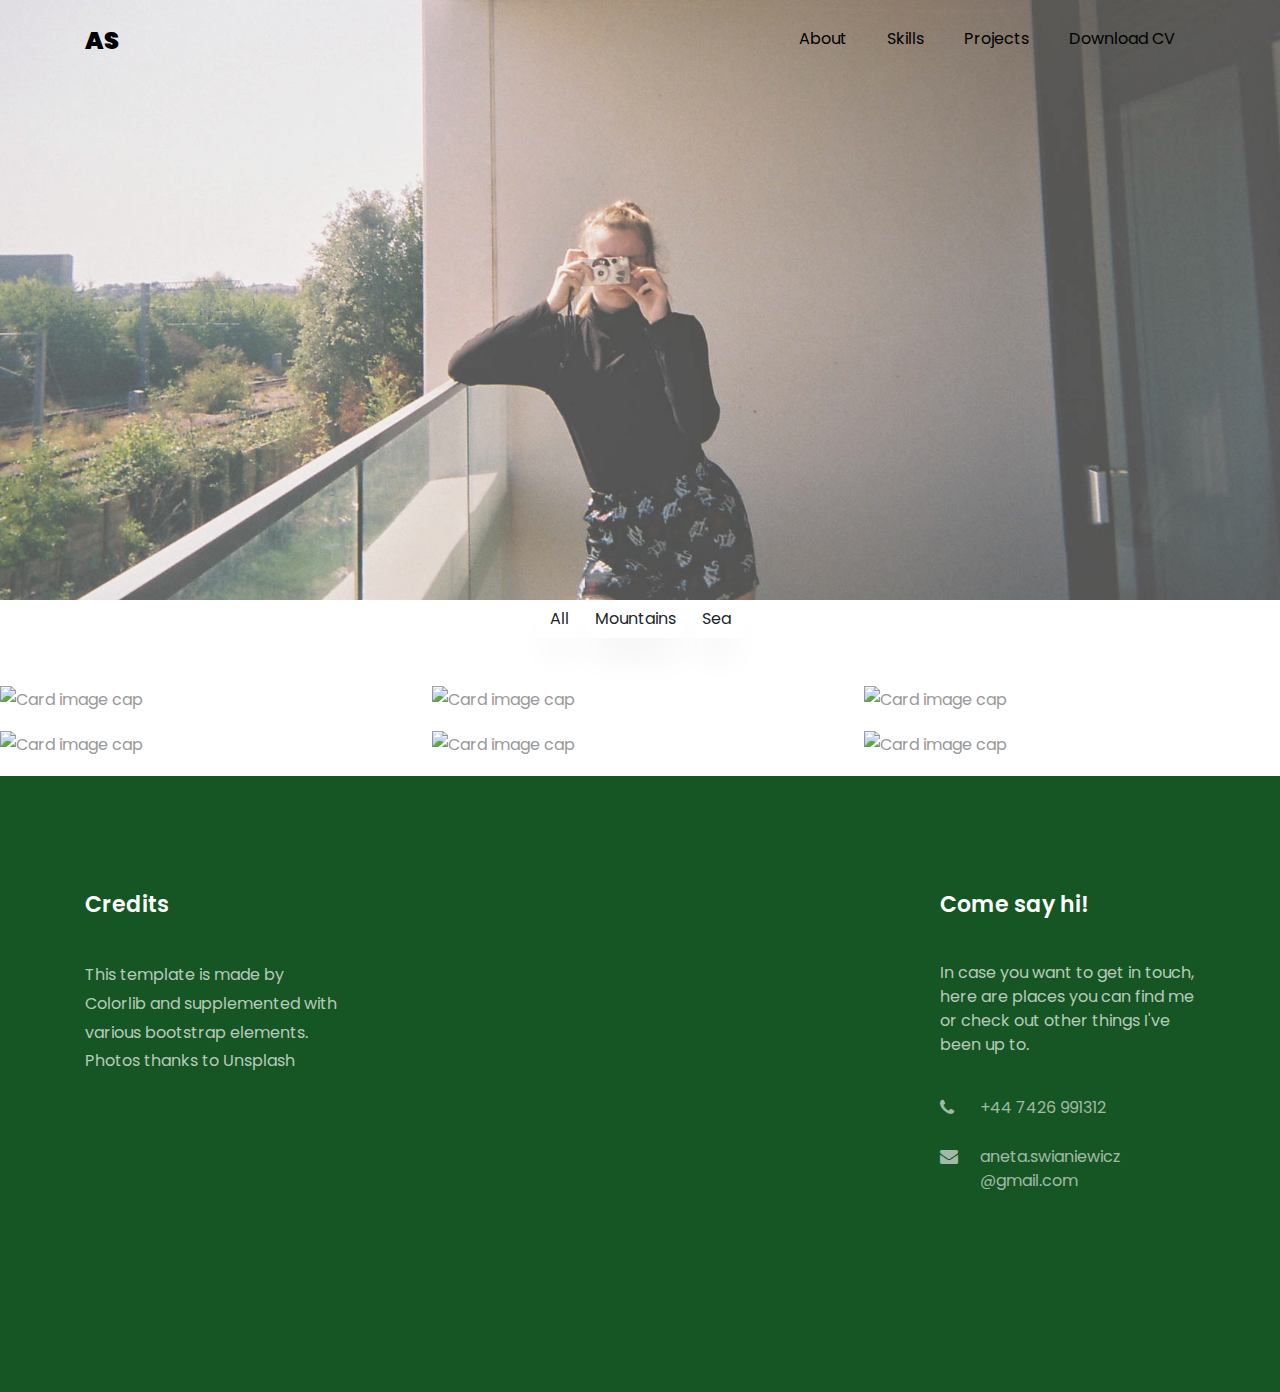
==== photos.html @ e214df09 "website draft" ====
<!DOCTYPE html>
<html lang="en">

<head>
    <title>Niko - Free Bootstrap 4 Template by Colorlib</title>
    <meta charset="utf-8">
    <meta name="viewport" content="width=device-width, initial-scale=1, shrink-to-fit=no">

    <link href="https://fonts.googleapis.com/css?family=Poppins:100,200,300,400,500,600,700,800,900" rel="stylesheet">

    <link rel="stylesheet" href="css/open-iconic-bootstrap.min.css">
    <link rel="stylesheet" href="css/animate.css">

    <link rel="stylesheet" href="css/owl.carousel.min.css">
    <link rel="stylesheet" href="css/owl.theme.default.min.css">
    <link rel="stylesheet" href="css/magnific-popup.css">

    <link rel="stylesheet" href="css/aos.css">

    <link rel="stylesheet" href="css/ionicons.min.css">

    <link rel="stylesheet" href="css/flaticon.css">
    <link rel="stylesheet" href="css/icomoon.css">
    <link rel="stylesheet" href="css/style.css">
</head>

<body data-spy="scroll" data-target=".site-navbar-target" data-offset="300">


    <nav class="navbar navbar-expand-lg navbar-dark ftco_navbar bg-dark ftco-navbar-light site-navbar-target" id="ftco-navbar">
        <div class="container">
            <a class="navbar-brand" href="index.html">AS</a>
            <button class="navbar-toggler js-fh5co-nav-toggle fh5co-nav-toggle" type="button" data-toggle="collapse" data-target="#ftco-nav" aria-controls="ftco-nav" aria-expanded="false" aria-label="Toggle navigation">
	        <span class="oi oi-menu"></span> Menu
	      </button>

            <div class="collapse navbar-collapse" id="ftco-nav">
                <ul class="navbar-nav nav ml-auto">

                    <li class="nav-item"><a href="index.html#about-section" class="nav-link"><span>About</span></a></li>
                    <li class="nav-item"><a href="index.html#skills-section" class="nav-link"><span>Skills</span></a></li>
                    <li class="nav-item"><a href="index.html#projects-section" class="nav-link"><span>Projects</span></a></li>
                    <li class="nav-item"><a href="Aneta_Swianiewicz_resume.pdf" download class="nav-link"><span>Download CV</span></a></li>
                </ul>
            </div>
        </div>
    </nav>

    <section class="hero-wrap hero-wrap-2" style="background-image: url('images/bg.jpg');" data-stellar-background-ratio="0.5">
        <div class="overlay"></div>
        <div class="container">
            <div class="row no-gutters slider-text align-items-end justify-content-center">
                <div class="col-md-9 ftco-animate pb-5 text-center">
                    <h1 class="mb-3 bread">Photography portfolio</h1>
                </div>
            </div>
        </div>
    </section>

    <!-- Grid row -->
    <div class="row">

        <!-- Grid column -->
        <div class="col-md-12 d-flex justify-content-center mb-5">

            <button type="button" class="btn btn-outline-black waves-effect filter" data-rel="all">All</button>
            <button type="button" class="btn btn-outline-black waves-effect filter" data-rel="1">Mountains</button>
            <button type="button" class="btn btn-outline-black waves-effect filter" data-rel="2">Sea</button>

        </div>
        <!-- Grid column -->

    </div>
    <!-- Grid row -->

    <!-- Grid row -->
    <div class="gallery" id="gallery">

        <!-- Grid column -->
        <div class="mb-3 pics animation all 2">
            <img class="img-fluid" src="https://mdbootstrap.com/img/Photos/Horizontal/Nature/4-col/img%20(73).jpg" alt="Card image cap">
        </div>
        <!-- Grid column -->

        <!-- Grid column -->
        <div class="mb-3 pics animation all 1">
            <img class="img-fluid" src="https://mdbootstrap.com/img/Photos/Vertical/mountain1.jpg" alt="Card image cap">
        </div>
        <!-- Grid column -->

        <!-- Grid column -->
        <div class="mb-3 pics animation all 1">
            <img class="img-fluid" src="https://mdbootstrap.com/img/Photos/Vertical/mountain2.jpg" alt="Card image cap">
        </div>
        <!-- Grid column -->

        <!-- Grid column -->
        <div class="mb-3 pics animation all 2">
            <img class="img-fluid" src="https://mdbootstrap.com/img/Photos/Horizontal/Nature/4-col/img%20(35).jpg" alt="Card image cap">
        </div>
        <!-- Grid column -->

        <!-- Grid column -->
        <div class="mb-3 pics animation all 2">
            <img class="img-fluid" src="https://mdbootstrap.com/img/Photos/Horizontal/Nature/4-col/img%20(18).jpg" alt="Card image cap">
        </div>
        <!-- Grid column -->

        <!-- Grid column -->
        <div class="mb-3 pics animation all 1">
            <img class="img-fluid" src="https://mdbootstrap.com/img/Photos/Vertical/mountain3.jpg" alt="Card image cap">
        </div>
        <!-- Grid column -->

    </div>
    <!-- Grid row -->


    <footer class="ftco-footer ftco-section">
        <div class="container">
            <div class="row mb-5">
                <div class="col-md">
                    <div class="ftco-footer-widget mb-4">
                        <h2 class="ftco-heading-2">Credits</h2>
                        <p> This template is made by <a href="https://colorlib.com" target="_blank">Colorlib</a> and supplemented with various bootstrap elements. Photos thanks to
                            <a href="https://unsplash.com">Unsplash</a>
                        </p>
                    </div>
                </div>
                <div class="col-md">
                    <div class="ftco-footer-widget mb-4 ml-md-4">

                    </div>
                </div>
                <div class="col-md">
                    <div class="ftco-footer-widget mb-4">

                    </div>
                </div>
                <div class="col-md">
                    <div class="ftco-footer-widget mb-4">
                        <h2 class="ftco-heading-2">Come say hi!</h2>
                        <div class="block-23 mb-3">
                            <ul>
                                <li><span class="text">In case you want to get in touch, here are places you can find me or check out other things I've been up to.</span></li>
                                <br>
                                <li><a href="https://api.whatsapp.com/send?phone=+447426991312"><span class="icon icon-phone"></span><span class="text">+44 7426 991312</span></a></li>
                                <li><a href="mailto:aneta.swianiewicz@gmail.com"><span class="icon icon-envelope"></span><span class="text">aneta.swianiewicz<br>@gmail.com</span></a></li>
                            </ul>
                        </div>
                    </div>
                </div>
            </div>
            <div class="row">
                <div class="col-md-12 text-center">


                </div>
            </div>
        </div>
    </footer>




    <!-- loader -->
    <div id="ftco-loader" class="show fullscreen"><svg class="circular" width="48px" height="48px"><circle class="path-bg" cx="24" cy="24" r="22" fill="none" stroke-width="4" stroke="#eeeeee"/><circle class="path" cx="24" cy="24" r="22" fill="none" stroke-width="4" stroke-miterlimit="10" stroke="#F96D00"/></svg></div>


    <script src="js/jquery.min.js"></script>
    <script src="js/jquery-migrate-3.0.1.min.js"></script>
    <script src="js/popper.min.js"></script>
    <script src="js/bootstrap.min.js"></script>
    <script src="js/jquery.easing.1.3.js"></script>
    <script src="js/jquery.waypoints.min.js"></script>
    <script src="js/jquery.stellar.min.js"></script>
    <script src="js/owl.carousel.min.js"></script>
    <script src="js/jquery.magnific-popup.min.js"></script>
    <script src="js/aos.js"></script>
    <script src="js/jquery.animateNumber.min.js"></script>
    <script src="js/scrollax.min.js"></script>

    <script src="js/main.js"></script>

</body>

</html>
---- css/flaticon.css ----
/*
  	Flaticon icon font: Flaticon
  	Creation date: 04/01/2019 13:45
  	*/


@font-face {
  font-family: "Flaticon";
  src: url("../fonts/flaticon/font/Flaticon.eot");
  src: url("../fonts/flaticon/font/Flaticon.eot?#iefix") format("embedded-opentype"),
       url("../fonts/flaticon/font/Flaticon.woff") format("woff"),
       url("../fonts/flaticon/font/Flaticon.ttf") format("truetype"),
       url("../fonts/flaticon/font/Flaticon.svg#Flaticon") format("svg");
  font-weight: normal;
  font-style: normal;
}

@media screen and (-webkit-min-device-pixel-ratio:0) {
  @font-face {
    font-family: "Flaticon";
    src: url("../fonts/flaticon/font/Flaticon.svg#Flaticon") format("svg");
  }
}

[class^="flaticon-"]:before, [class*=" flaticon-"]:before,
[class^="flaticon-"]:after, [class*=" flaticon-"]:after {   
  font-family: Flaticon;
  font-style: normal;
  font-weight: normal;
  font-variant: normal;
  text-transform: none;
  line-height: 1;

  /* Better Font Rendering =========== */
  -webkit-font-smoothing: antialiased;
  -moz-osx-font-smoothing: grayscale;
}

.flaticon-ideas:before { content: "\f100"; }
.flaticon-flasks:before { content: "\f101"; }
.flaticon-analysis:before { content: "\f102"; }
.flaticon-ux-design:before { content: "\f103"; }
.flaticon-web-design:before { content: "\f104"; }
.flaticon-idea:before { content: "\f105"; }
.flaticon-innovation:before { content: "\f106"; }
---- css/icomoon.css ----
@font-face {
  font-family: 'icomoon';
  src:  url('../fonts/icomoon/icomoon.eot?6tt51o');
  src:  url('../fonts/icomoon/icomoon.eot?6tt51o#iefix') format('embedded-opentype'),
    url('../fonts/icomoon/icomoon.ttf?6tt51o') format('truetype'),
    url('../fonts/icomoon/icomoon.woff?6tt51o') format('woff'),
    url('../fonts/icomoon/icomoon.svg?6tt51o#icomoon') format('svg');
  font-weight: normal;
  font-style: normal;
}

[class^="icon-"], [class*=" icon-"] {
  /* use !important to prevent issues with browser extensions that change fonts */
  font-family: 'icomoon' !important;
  speak: none;
  font-style: normal;
  font-weight: normal;
  font-variant: normal;
  text-transform: none;
  line-height: 1;

  /* Better Font Rendering =========== */
  -webkit-font-smoothing: antialiased;
  -moz-osx-font-smoothing: grayscale;
}

.icon-asterisk:before {
  content: "\f069";
}
.icon-plus:before {
  content: "\f067";
}
.icon-question:before {
  content: "\f128";
}
.icon-minus:before {
  content: "\f068";
}
.icon-glass:before {
  content: "\f000";
}
.icon-music:before {
  content: "\f001";
}
.icon-search:before {
  content: "\f002";
}
.icon-envelope-o:before {
  content: "\f003";
}
.icon-heart:before {
  content: "\f004";
}
.icon-star:before {
  content: "\f005";
}
.icon-star-o:before {
  content: "\f006";
}
.icon-user:before {
  content: "\f007";
}
.icon-film:before {
  content: "\f008";
}
.icon-th-large:before {
  content: "\f009";
}
.icon-th:before {
  content: "\f00a";
}
.icon-th-list:before {
  content: "\f00b";
}
.icon-check:before {
  content: "\f00c";
}
.icon-close:before {
  content: "\f00d";
}
.icon-remove:before {
  content: "\f00d";
}
.icon-times:before {
  content: "\f00d";
}
.icon-search-plus:before {
  content: "\f00e";
}
.icon-search-minus:before {
  content: "\f010";
}
.icon-power-off:before {
  content: "\f011";
}
.icon-signal:before {
  content: "\f012";
}
.icon-cog:before {
  content: "\f013";
}
.icon-gear:before {
  content: "\f013";
}
.icon-trash-o:before {
  content: "\f014";
}
.icon-home:before {
  content: "\f015";
}
.icon-file-o:before {
  content: "\f016";
}
.icon-clock-o:before {
  content: "\f017";
}
.icon-road:before {
  content: "\f018";
}
.icon-download:before {
  content: "\f019";
}
.icon-arrow-circle-o-down:before {
  content: "\f01a";
}
.icon-arrow-circle-o-up:before {
  content: "\f01b";
}
.icon-inbox:before {
  content: "\f01c";
}
.icon-play-circle-o:before {
  content: "\f01d";
}
.icon-repeat:before {
  content: "\f01e";
}
.icon-rotate-right:before {
  content: "\f01e";
}
.icon-refresh:before {
  content: "\f021";
}
.icon-list-alt:before {
  content: "\f022";
}
.icon-lock:before {
  content: "\f023";
}
.icon-flag:before {
  content: "\f024";
}
.icon-headphones:before {
  content: "\f025";
}
.icon-volume-off:before {
  content: "\f026";
}
.icon-volume-down:before {
  content: "\f027";
}
.icon-volume-up:before {
  content: "\f028";
}
.icon-qrcode:before {
  content: "\f029";
}
.icon-barcode:before {
  content: "\f02a";
}
.icon-tag:before {
  content: "\f02b";
}
.icon-tags:before {
  content: "\f02c";
}
.icon-book:before {
  content: "\f02d";
}
.icon-bookmark:before {
  content: "\f02e";
}
.icon-print:before {
  content: "\f02f";
}
.icon-camera:before {
  content: "\f030";
}
.icon-font:before {
  content: "\f031";
}
.icon-bold:before {
  content: "\f032";
}
.icon-italic:before {
  content: "\f033";
}
.icon-text-height:before {
  content: "\f034";
}
.icon-text-width:before {
  content: "\f035";
}
.icon-align-left:before {
  content: "\f036";
}
.icon-align-center:before {
  content: "\f037";
}
.icon-align-right:before {
  content: "\f038";
}
.icon-align-justify:before {
  content: "\f039";
}
.icon-list:before {
  content: "\f03a";
}
.icon-dedent:before {
  content: "\f03b";
}
.icon-outdent:before {
  content: "\f03b";
}
.icon-indent:before {
  content: "\f03c";
}
.icon-video-camera:before {
  content: "\f03d";
}
.icon-image:before {
  content: "\f03e";
}
.icon-photo:before {
  content: "\f03e";
}
.icon-picture-o:before {
  content: "\f03e";
}
.icon-pencil:before {
  content: "\f040";
}
.icon-map-marker:before {
  content: "\f041";
}
.icon-adjust:before {
  content: "\f042";
}
.icon-tint:before {
  content: "\f043";
}
.icon-edit:before {
  content: "\f044";
}
.icon-pencil-square-o:before {
  content: "\f044";
}
.icon-share-square-o:before {
  content: "\f045";
}
.icon-check-square-o:before {
  content: "\f046";
}
.icon-arrows:before {
  content: "\f047";
}
.icon-step-backward:before {
  content: "\f048";
}
.icon-fast-backward:before {
  content: "\f049";
}
.icon-backward:before {
  content: "\f04a";
}
.icon-play:before {
  content: "\f04b";
}
.icon-pause:before {
  content: "\f04c";
}
.icon-stop:before {
  content: "\f04d";
}
.icon-forward:before {
  content: "\f04e";
}
.icon-fast-forward:before {
  content: "\f050";
}
.icon-step-forward:before {
  content: "\f051";
}
.icon-eject:before {
  content: "\f052";
}
.icon-chevron-left:before {
  content: "\f053";
}
.icon-chevron-right:before {
  content: "\f054";
}
.icon-plus-circle:before {
  content: "\f055";
}
.icon-minus-circle:before {
  content: "\f056";
}
.icon-times-circle:before {
  content: "\f057";
}
.icon-check-circle:before {
  content: "\f058";
}
.icon-question-circle:before {
  content: "\f059";
}
.icon-info-circle:before {
  content: "\f05a";
}
.icon-crosshairs:before {
  content: "\f05b";
}
.icon-times-circle-o:before {
  content: "\f05c";
}
.icon-check-circle-o:before {
  content: "\f05d";
}
.icon-ban:before {
  content: "\f05e";
}
.icon-arrow-left:before {
  content: "\f060";
}
.icon-arrow-right:before {
  content: "\f061";
}
.icon-arrow-up:before {
  content: "\f062";
}
.icon-arrow-down:before {
  content: "\f063";
}
.icon-mail-forward:before {
  content: "\f064";
}
.icon-share:before {
  content: "\f064";
}
.icon-expand:before {
  content: "\f065";
}
.icon-compress:before {
  content: "\f066";
}
.icon-exclamation-circle:before {
  content: "\f06a";
}
.icon-gift:before {
  content: "\f06b";
}
.icon-leaf:before {
  content: "\f06c";
}
.icon-fire:before {
  content: "\f06d";
}
.icon-eye:before {
  content: "\f06e";
}
.icon-eye-slash:before {
  content: "\f070";
}
.icon-exclamation-triangle:before {
  content: "\f071";
}
.icon-warning:before {
  content: "\f071";
}
.icon-plane:before {
  content: "\f072";
}
.icon-calendar:before {
  content: "\f073";
}
.icon-random:before {
  content: "\f074";
}
.icon-comment:before {
  content: "\f075";
}
.icon-magnet:before {
  content: "\f076";
}
.icon-chevron-up:before {
  content: "\f077";
}
.icon-chevron-down:before {
  content: "\f078";
}
.icon-retweet:before {
  content: "\f079";
}
.icon-shopping-cart:before {
  content: "\f07a";
}
.icon-folder:before {
  content: "\f07b";
}
.icon-folder-open:before {
  content: "\f07c";
}
.icon-arrows-v:before {
  content: "\f07d";
}
.icon-arrows-h:before {
  content: "\f07e";
}
.icon-bar-chart:before {
  content: "\f080";
}
.icon-bar-chart-o:before {
  content: "\f080";
}
.icon-twitter-square:before {
  content: "\f081";
}
.icon-facebook-square:before {
  content: "\f082";
}
.icon-camera-retro:before {
  content: "\f083";
}
.icon-key:before {
  content: "\f084";
}
.icon-cogs:before {
  content: "\f085";
}
.icon-gears:before {
  content: "\f085";
}
.icon-comments:before {
  content: "\f086";
}
.icon-thumbs-o-up:before {
  content: "\f087";
}
.icon-thumbs-o-down:before {
  content: "\f088";
}
.icon-star-half:before {
  content: "\f089";
}
.icon-heart-o:before {
  content: "\f08a";
}
.icon-sign-out:before {
  content: "\f08b";
}
.icon-linkedin-square:before {
  content: "\f08c";
}
.icon-thumb-tack:before {
  content: "\f08d";
}
.icon-external-link:before {
  content: "\f08e";
}
.icon-sign-in:before {
  content: "\f090";
}
.icon-trophy:before {
  content: "\f091";
}
.icon-github-square:before {
  content: "\f092";
}
.icon-upload:before {
  content: "\f093";
}
.icon-lemon-o:before {
  content: "\f094";
}
.icon-phone:before {
  content: "\f095";
}
.icon-square-o:before {
  content: "\f096";
}
.icon-bookmark-o:before {
  content: "\f097";
}
.icon-phone-square:before {
  content: "\f098";
}
.icon-twitter:before {
  content: "\f099";
}
.icon-facebook:before {
  content: "\f09a";
}
.icon-facebook-f:before {
  content: "\f09a";
}
.icon-github:before {
  content: "\f09b";
}
.icon-unlock:before {
  content: "\f09c";
}
.icon-credit-card:before {
  content: "\f09d";
}
.icon-feed:before {
  content: "\f09e";
}
.icon-rss:before {
  content: "\f09e";
}
.icon-hdd-o:before {
  content: "\f0a0";
}
.icon-bullhorn:before {
  content: "\f0a1";
}
.icon-bell-o:before {
  content: "\f0a2";
}
.icon-certificate:before {
  content: "\f0a3";
}
.icon-hand-o-right:before {
  content: "\f0a4";
}
.icon-hand-o-left:before {
  content: "\f0a5";
}
.icon-hand-o-up:before {
  content: "\f0a6";
}
.icon-hand-o-down:before {
  content: "\f0a7";
}
.icon-arrow-circle-left:before {
  content: "\f0a8";
}
.icon-arrow-circle-right:before {
  content: "\f0a9";
}
.icon-arrow-circle-up:before {
  content: "\f0aa";
}
.icon-arrow-circle-down:before {
  content: "\f0ab";
}
.icon-globe:before {
  content: "\f0ac";
}
.icon-wrench:before {
  content: "\f0ad";
}
.icon-tasks:before {
  content: "\f0ae";
}
.icon-filter:before {
  content: "\f0b0";
}
.icon-briefcase:before {
  content: "\f0b1";
}
.icon-arrows-alt:before {
  content: "\f0b2";
}
.icon-group:before {
  content: "\f0c0";
}
.icon-users:before {
  content: "\f0c0";
}
.icon-chain:before {
  content: "\f0c1";
}
.icon-link:before {
  content: "\f0c1";
}
.icon-cloud:before {
  content: "\f0c2";
}
.icon-flask:before {
  content: "\f0c3";
}
.icon-cut:before {
  content: "\f0c4";
}
.icon-scissors:before {
  content: "\f0c4";
}
.icon-copy:before {
  content: "\f0c5";
}
.icon-files-o:before {
  content: "\f0c5";
}
.icon-paperclip:before {
  content: "\f0c6";
}
.icon-floppy-o:before {
  content: "\f0c7";
}
.icon-save:before {
  content: "\f0c7";
}
.icon-square:before {
  content: "\f0c8";
}
.icon-bars:before {
  content: "\f0c9";
}
.icon-navicon:before {
  content: "\f0c9";
}
.icon-reorder:before {
  content: "\f0c9";
}
.icon-list-ul:before {
  content: "\f0ca";
}
.icon-list-ol:before {
  content: "\f0cb";
}
.icon-strikethrough:before {
  content: "\f0cc";
}
.icon-underline:before {
  content: "\f0cd";
}
.icon-table:before {
  content: "\f0ce";
}
.icon-magic:before {
  content: "\f0d0";
}
.icon-truck:before {
  content: "\f0d1";
}
.icon-pinterest:before {
  content: "\f0d2";
}
.icon-pinterest-square:before {
  content: "\f0d3";
}
.icon-google-plus-square:before {
  content: "\f0d4";
}
.icon-google-plus:before {
  content: "\f0d5";
}
.icon-money:before {
  content: "\f0d6";
}
.icon-caret-down:before {
  content: "\f0d7";
}
.icon-caret-up:before {
  content: "\f0d8";
}
.icon-caret-left:before {
  content: "\f0d9";
}
.icon-caret-right:before {
  content: "\f0da";
}
.icon-columns:before {
  content: "\f0db";
}
.icon-sort:before {
  content: "\f0dc";
}
.icon-unsorted:before {
  content: "\f0dc";
}
.icon-sort-desc:before {
  content: "\f0dd";
}
.icon-sort-down:before {
  content: "\f0dd";
}
.icon-sort-asc:before {
  content: "\f0de";
}
.icon-sort-up:before {
  content: "\f0de";
}
.icon-envelope:before {
  content: "\f0e0";
}
.icon-linkedin:before {
  content: "\f0e1";
}
.icon-rotate-left:before {
  content: "\f0e2";
}
.icon-undo:before {
  content: "\f0e2";
}
.icon-gavel:before {
  content: "\f0e3";
}
.icon-legal:before {
  content: "\f0e3";
}
.icon-dashboard:before {
  content: "\f0e4";
}
.icon-tachometer:before {
  content: "\f0e4";
}
.icon-comment-o:before {
  content: "\f0e5";
}
.icon-comments-o:before {
  content: "\f0e6";
}
.icon-bolt:before {
  content: "\f0e7";
}
.icon-flash:before {
  content: "\f0e7";
}
.icon-sitemap:before {
  content: "\f0e8";
}
.icon-umbrella:before {
  content: "\f0e9";
}
.icon-clipboard:before {
  content: "\f0ea";
}
.icon-paste:before {
  content: "\f0ea";
}
.icon-lightbulb-o:before {
  content: "\f0eb";
}
.icon-exchange:before {
  content: "\f0ec";
}
.icon-cloud-download:before {
  content: "\f0ed";
}
.icon-cloud-upload:before {
  content: "\f0ee";
}
.icon-user-md:before {
  content: "\f0f0";
}
.icon-stethoscope:before {
  content: "\f0f1";
}
.icon-suitcase:before {
  content: "\f0f2";
}
.icon-bell:before {
  content: "\f0f3";
}
.icon-coffee:before {
  content: "\f0f4";
}
.icon-cutlery:before {
  content: "\f0f5";
}
.icon-file-text-o:before {
  content: "\f0f6";
}
.icon-building-o:before {
  content: "\f0f7";
}
.icon-hospital-o:before {
  content: "\f0f8";
}
.icon-ambulance:before {
  content: "\f0f9";
}
.icon-medkit:before {
  content: "\f0fa";
}
.icon-fighter-jet:before {
  content: "\f0fb";
}
.icon-beer:before {
  content: "\f0fc";
}
.icon-h-square:before {
  content: "\f0fd";
}
.icon-plus-square:before {
  content: "\f0fe";
}
.icon-angle-double-left:before {
  content: "\f100";
}
.icon-angle-double-right:before {
  content: "\f101";
}
.icon-angle-double-up:before {
  content: "\f102";
}
.icon-angle-double-down:before {
  content: "\f103";
}
.icon-angle-left:before {
  content: "\f104";
}
.icon-angle-right:before {
  content: "\f105";
}
.icon-angle-up:before {
  content: "\f106";
}
.icon-angle-down:before {
  content: "\f107";
}
.icon-desktop:before {
  content: "\f108";
}
.icon-laptop:before {
  content: "\f109";
}
.icon-tablet:before {
  content: "\f10a";
}
.icon-mobile:before {
  content: "\f10b";
}
.icon-mobile-phone:before {
  content: "\f10b";
}
.icon-circle-o:before {
  content: "\f10c";
}
.icon-quote-left:before {
  content: "\f10d";
}
.icon-quote-right:before {
  content: "\f10e";
}
.icon-spinner:before {
  content: "\f110";
}
.icon-circle:before {
  content: "\f111";
}
.icon-mail-reply:before {
  content: "\f112";
}
.icon-reply:before {
  content: "\f112";
}
.icon-github-alt:before {
  content: "\f113";
}
.icon-folder-o:before {
  content: "\f114";
}
.icon-folder-open-o:before {
  content: "\f115";
}
.icon-smile-o:before {
  content: "\f118";
}
.icon-frown-o:before {
  content: "\f119";
}
.icon-meh-o:before {
  content: "\f11a";
}
.icon-gamepad:before {
  content: "\f11b";
}
.icon-keyboard-o:before {
  content: "\f11c";
}
.icon-flag-o:before {
  content: "\f11d";
}
.icon-flag-checkered:before {
  content: "\f11e";
}
.icon-terminal:before {
  content: "\f120";
}
.icon-code:before {
  content: "\f121";
}
.icon-mail-reply-all:before {
  content: "\f122";
}
.icon-reply-all:before {
  content: "\f122";
}
.icon-star-half-empty:before {
  content: "\f123";
}
.icon-star-half-full:before {
  content: "\f123";
}
.icon-star-half-o:before {
  content: "\f123";
}
.icon-location-arrow:before {
  content: "\f124";
}
.icon-crop:before {
  content: "\f125";
}
.icon-code-fork:before {
  content: "\f126";
}
.icon-chain-broken:before {
  content: "\f127";
}
.icon-unlink:before {
  content: "\f127";
}
.icon-info:before {
  content: "\f129";
}
.icon-exclamation:before {
  content: "\f12a";
}
.icon-superscript:before {
  content: "\f12b";
}
.icon-subscript:before {
  content: "\f12c";
}
.icon-eraser:before {
  content: "\f12d";
}
.icon-puzzle-piece:before {
  content: "\f12e";
}
.icon-microphone:before {
  content: "\f130";
}
.icon-microphone-slash:before {
  content: "\f131";
}
.icon-shield:before {
  content: "\f132";
}
.icon-calendar-o:before {
  content: "\f133";
}
.icon-fire-extinguisher:before {
  content: "\f134";
}
.icon-rocket:before {
  content: "\f135";
}
.icon-maxcdn:before {
  content: "\f136";
}
.icon-chevron-circle-left:before {
  content: "\f137";
}
.icon-chevron-circle-right:before {
  content: "\f138";
}
.icon-chevron-circle-up:before {
  content: "\f139";
}
.icon-chevron-circle-down:before {
  content: "\f13a";
}
.icon-html5:before {
  content: "\f13b";
}
.icon-css3:before {
  content: "\f13c";
}
.icon-anchor:before {
  content: "\f13d";
}
.icon-unlock-alt:before {
  content: "\f13e";
}
.icon-bullseye:before {
  content: "\f140";
}
.icon-ellipsis-h:before {
  content: "\f141";
}
.icon-ellipsis-v:before {
  content: "\f142";
}
.icon-rss-square:before {
  content: "\f143";
}
.icon-play-circle:before {
  content: "\f144";
}
.icon-ticket:before {
  content: "\f145";
}
.icon-minus-square:before {
  content: "\f146";
}
.icon-minus-square-o:before {
  content: "\f147";
}
.icon-level-up:before {
  content: "\f148";
}
.icon-level-down:before {
  content: "\f149";
}
.icon-check-square:before {
  content: "\f14a";
}
.icon-pencil-square:before {
  content: "\f14b";
}
.icon-external-link-square:before {
  content: "\f14c";
}
.icon-share-square:before {
  content: "\f14d";
}
.icon-compass:before {
  content: "\f14e";
}
.icon-caret-square-o-down:before {
  content: "\f150";
}
.icon-toggle-down:before {
  content: "\f150";
}
.icon-caret-square-o-up:before {
  content: "\f151";
}
.icon-toggle-up:before {
  content: "\f151";
}
.icon-caret-square-o-right:before {
  content: "\f152";
}
.icon-toggle-right:before {
  content: "\f152";
}
.icon-eur:before {
  content: "\f153";
}
.icon-euro:before {
  content: "\f153";
}
.icon-gbp:before {
  content: "\f154";
}
.icon-dollar:before {
  content: "\f155";
}
.icon-usd:before {
  content: "\f155";
}
.icon-inr:before {
  content: "\f156";
}
.icon-rupee:before {
  content: "\f156";
}
.icon-cny:before {
  content: "\f157";
}
.icon-jpy:before {
  content: "\f157";
}
.icon-rmb:before {
  content: "\f157";
}
.icon-yen:before {
  content: "\f157";
}
.icon-rouble:before {
  content: "\f158";
}
.icon-rub:before {
  content: "\f158";
}
.icon-ruble:before {
  content: "\f158";
}
.icon-krw:before {
  content: "\f159";
}
.icon-won:before {
  content: "\f159";
}
.icon-bitcoin:before {
  content: "\f15a";
}
.icon-btc:before {
  content: "\f15a";
}
.icon-file:before {
  content: "\f15b";
}
.icon-file-text:before {
  content: "\f15c";
}
.icon-sort-alpha-asc:before {
  content: "\f15d";
}
.icon-sort-alpha-desc:before {
  content: "\f15e";
}
.icon-sort-amount-asc:before {
  content: "\f160";
}
.icon-sort-amount-desc:before {
  content: "\f161";
}
.icon-sort-numeric-asc:before {
  content: "\f162";
}
.icon-sort-numeric-desc:before {
  content: "\f163";
}
.icon-thumbs-up:before {
  content: "\f164";
}
.icon-thumbs-down:before {
  content: "\f165";
}
.icon-youtube-square:before {
  content: "\f166";
}
.icon-youtube:before {
  content: "\f167";
}
.icon-xing:before {
  content: "\f168";
}
.icon-xing-square:before {
  content: "\f169";
}
.icon-youtube-play:before {
  content: "\f16a";
}
.icon-dropbox:before {
  content: "\f16b";
}
.icon-stack-overflow:before {
  content: "\f16c";
}
.icon-instagram:before {
  content: "\f16d";
}
.icon-flickr:before {
  content: "\f16e";
}
.icon-adn:before {
  content: "\f170";
}
.icon-bitbucket:before {
  content: "\f171";
}
.icon-bitbucket-square:before {
  content: "\f172";
}
.icon-tumblr:before {
  content: "\f173";
}
.icon-tumblr-square:before {
  content: "\f174";
}
.icon-long-arrow-down:before {
  content: "\f175";
}
.icon-long-arrow-up:before {
  content: "\f176";
}
.icon-long-arrow-left:before {
  content: "\f177";
}
.icon-long-arrow-right:before {
  content: "\f178";
}
.icon-apple:before {
  content: "\f179";
}
.icon-windows:before {
  content: "\f17a";
}
.icon-android:before {
  content: "\f17b";
}
.icon-linux:before {
  content: "\f17c";
}
.icon-dribbble:before {
  content: "\f17d";
}
.icon-skype:before {
  content: "\f17e";
}
.icon-foursquare:before {
  content: "\f180";
}
.icon-trello:before {
  content: "\f181";
}
.icon-female:before {
  content: "\f182";
}
.icon-male:before {
  content: "\f183";
}
.icon-gittip:before {
  content: "\f184";
}
.icon-gratipay:before {
  content: "\f184";
}
.icon-sun-o:before {
  content: "\f185";
}
.icon-moon-o:before {
  content: "\f186";
}
.icon-archive:before {
  content: "\f187";
}
.icon-bug:before {
  content: "\f188";
}
.icon-vk:before {
  content: "\f189";
}
.icon-weibo:before {
  content: "\f18a";
}
.icon-renren:before {
  content: "\f18b";
}
.icon-pagelines:before {
  content: "\f18c";
}
.icon-stack-exchange:before {
  content: "\f18d";
}
.icon-arrow-circle-o-right:before {
  content: "\f18e";
}
.icon-arrow-circle-o-left:before {
  content: "\f190";
}
.icon-caret-square-o-left:before {
  content: "\f191";
}
.icon-toggle-left:before {
  content: "\f191";
}
.icon-dot-circle-o:before {
  content: "\f192";
}
.icon-wheelchair:before {
  content: "\f193";
}
.icon-vimeo-square:before {
  content: "\f194";
}
.icon-try:before {
  content: "\f195";
}
.icon-turkish-lira:before {
  content: "\f195";
}
.icon-plus-square-o:before {
  content: "\f196";
}
.icon-space-shuttle:before {
  content: "\f197";
}
.icon-slack:before {
  content: "\f198";
}
.icon-envelope-square:before {
  content: "\f199";
}
.icon-wordpress:before {
  content: "\f19a";
}
.icon-openid:before {
  content: "\f19b";
}
.icon-bank:before {
  content: "\f19c";
}
.icon-institution:before {
  content: "\f19c";
}
.icon-university:before {
  content: "\f19c";
}
.icon-graduation-cap:before {
  content: "\f19d";
}
.icon-mortar-board:before {
  content: "\f19d";
}
.icon-yahoo:before {
  content: "\f19e";
}
.icon-google:before {
  content: "\f1a0";
}
.icon-reddit:before {
  content: "\f1a1";
}
.icon-reddit-square:before {
  content: "\f1a2";
}
.icon-stumbleupon-circle:before {
  content: "\f1a3";
}
.icon-stumbleupon:before {
  content: "\f1a4";
}
.icon-delicious:before {
  content: "\f1a5";
}
.icon-digg:before {
  content: "\f1a6";
}
.icon-pied-piper-pp:before {
  content: "\f1a7";
}
.icon-pied-piper-alt:before {
  content: "\f1a8";
}
.icon-drupal:before {
  content: "\f1a9";
}
.icon-joomla:before {
  content: "\f1aa";
}
.icon-language:before {
  content: "\f1ab";
}
.icon-fax:before {
  content: "\f1ac";
}
.icon-building:before {
  content: "\f1ad";
}
.icon-child:before {
  content: "\f1ae";
}
.icon-paw:before {
  content: "\f1b0";
}
.icon-spoon:before {
  content: "\f1b1";
}
.icon-cube:before {
  content: "\f1b2";
}
.icon-cubes:before {
  content: "\f1b3";
}
.icon-behance:before {
  content: "\f1b4";
}
.icon-behance-square:before {
  content: "\f1b5";
}
.icon-steam:before {
  content: "\f1b6";
}
.icon-steam-square:before {
  content: "\f1b7";
}
.icon-recycle:before {
  content: "\f1b8";
}
.icon-automobile:before {
  content: "\f1b9";
}
.icon-car:before {
  content: "\f1b9";
}
.icon-cab:before {
  content: "\f1ba";
}
.icon-taxi:before {
  content: "\f1ba";
}
.icon-tree:before {
  content: "\f1bb";
}
.icon-spotify:before {
  content: "\f1bc";
}
.icon-deviantart:before {
  content: "\f1bd";
}
.icon-soundcloud:before {
  content: "\f1be";
}
.icon-database:before {
  content: "\f1c0";
}
.icon-file-pdf-o:before {
  content: "\f1c1";
}
.icon-file-word-o:before {
  content: "\f1c2";
}
.icon-file-excel-o:before {
  content: "\f1c3";
}
.icon-file-powerpoint-o:before {
  content: "\f1c4";
}
.icon-file-image-o:before {
  content: "\f1c5";
}
.icon-file-photo-o:before {
  content: "\f1c5";
}
.icon-file-picture-o:before {
  content: "\f1c5";
}
.icon-file-archive-o:before {
  content: "\f1c6";
}
.icon-file-zip-o:before {
  content: "\f1c6";
}
.icon-file-audio-o:before {
  content: "\f1c7";
}
.icon-file-sound-o:before {
  content: "\f1c7";
}
.icon-file-movie-o:before {
  content: "\f1c8";
}
.icon-file-video-o:before {
  content: "\f1c8";
}
.icon-file-code-o:before {
  content: "\f1c9";
}
.icon-vine:before {
  content: "\f1ca";
}
.icon-codepen:before {
  content: "\f1cb";
}
.icon-jsfiddle:before {
  content: "\f1cc";
}
.icon-life-bouy:before {
  content: "\f1cd";
}
.icon-life-buoy:before {
  content: "\f1cd";
}
.icon-life-ring:before {
  content: "\f1cd";
}
.icon-life-saver:before {
  content: "\f1cd";
}
.icon-support:before {
  content: "\f1cd";
}
.icon-circle-o-notch:before {
  content: "\f1ce";
}
.icon-ra:before {
  content: "\f1d0";
}
.icon-rebel:before {
  content: "\f1d0";
}
.icon-resistance:before {
  content: "\f1d0";
}
.icon-empire:before {
  content: "\f1d1";
}
.icon-ge:before {
  content: "\f1d1";
}
.icon-git-square:before {
  content: "\f1d2";
}
.icon-git:before {
  content: "\f1d3";
}
.icon-hacker-news:before {
  content: "\f1d4";
}
.icon-y-combinator-square:before {
  content: "\f1d4";
}
.icon-yc-square:before {
  content: "\f1d4";
}
.icon-tencent-weibo:before {
  content: "\f1d5";
}
.icon-qq:before {
  content: "\f1d6";
}
.icon-wechat:before {
  content: "\f1d7";
}
.icon-weixin:before {
  content: "\f1d7";
}
.icon-paper-plane:before {
  content: "\f1d8";
}
.icon-send:before {
  content: "\f1d8";
}
.icon-paper-plane-o:before {
  content: "\f1d9";
}
.icon-send-o:before {
  content: "\f1d9";
}
.icon-history:before {
  content: "\f1da";
}
.icon-circle-thin:before {
  content: "\f1db";
}
.icon-header:before {
  content: "\f1dc";
}
.icon-paragraph:before {
  content: "\f1dd";
}
.icon-sliders:before {
  content: "\f1de";
}
.icon-share-alt:before {
  content: "\f1e0";
}
.icon-share-alt-square:before {
  content: "\f1e1";
}
.icon-bomb:before {
  content: "\f1e2";
}
.icon-futbol-o:before {
  content: "\f1e3";
}
.icon-soccer-ball-o:before {
  content: "\f1e3";
}
.icon-tty:before {
  content: "\f1e4";
}
.icon-binoculars:before {
  content: "\f1e5";
}
.icon-plug:before {
  content: "\f1e6";
}
.icon-slideshare:before {
  content: "\f1e7";
}
.icon-twitch:before {
  content: "\f1e8";
}
.icon-yelp:before {
  content: "\f1e9";
}
.icon-newspaper-o:before {
  content: "\f1ea";
}
.icon-wifi:before {
  content: "\f1eb";
}
.icon-calculator:before {
  content: "\f1ec";
}
.icon-paypal:before {
  content: "\f1ed";
}
.icon-google-wallet:before {
  content: "\f1ee";
}
.icon-cc-visa:before {
  content: "\f1f0";
}
.icon-cc-mastercard:before {
  content: "\f1f1";
}
.icon-cc-discover:before {
  content: "\f1f2";
}
.icon-cc-amex:before {
  content: "\f1f3";
}
.icon-cc-paypal:before {
  content: "\f1f4";
}
.icon-cc-stripe:before {
  content: "\f1f5";
}
.icon-bell-slash:before {
  content: "\f1f6";
}
.icon-bell-slash-o:before {
  content: "\f1f7";
}
.icon-trash:before {
  content: "\f1f8";
}
.icon-copyright:before {
  content: "\f1f9";
}
.icon-at:before {
  content: "\f1fa";
}
.icon-eyedropper:before {
  content: "\f1fb";
}
.icon-paint-brush:before {
  content: "\f1fc";
}
.icon-birthday-cake:before {
  content: "\f1fd";
}
.icon-area-chart:before {
  content: "\f1fe";
}
.icon-pie-chart:before {
  content: "\f200";
}
.icon-line-chart:before {
  content: "\f201";
}
.icon-lastfm:before {
  content: "\f202";
}
.icon-lastfm-square:before {
  content: "\f203";
}
.icon-toggle-off:before {
  content: "\f204";
}
.icon-toggle-on:before {
  content: "\f205";
}
.icon-bicycle:before {
  content: "\f206";
}
.icon-bus:before {
  content: "\f207";
}
.icon-ioxhost:before {
  content: "\f208";
}
.icon-angellist:before {
  content: "\f209";
}
.icon-cc:before {
  content: "\f20a";
}
.icon-ils:before {
  content: "\f20b";
}
.icon-shekel:before {
  content: "\f20b";
}
.icon-sheqel:before {
  content: "\f20b";
}
.icon-meanpath:before {
  content: "\f20c";
}
.icon-buysellads:before {
  content: "\f20d";
}
.icon-connectdevelop:before {
  content: "\f20e";
}
.icon-dashcube:before {
  content: "\f210";
}
.icon-forumbee:before {
  content: "\f211";
}
.icon-leanpub:before {
  content: "\f212";
}
.icon-sellsy:before {
  content: "\f213";
}
.icon-shirtsinbulk:before {
  content: "\f214";
}
.icon-simplybuilt:before {
  content: "\f215";
}
.icon-skyatlas:before {
  content: "\f216";
}
.icon-cart-plus:before {
  content: "\f217";
}
.icon-cart-arrow-down:before {
  content: "\f218";
}
.icon-diamond:before {
  content: "\f219";
}
.icon-ship:before {
  content: "\f21a";
}
.icon-user-secret:before {
  content: "\f21b";
}
.icon-motorcycle:before {
  content: "\f21c";
}
.icon-street-view:before {
  content: "\f21d";
}
.icon-heartbeat:before {
  content: "\f21e";
}
.icon-venus:before {
  content: "\f221";
}
.icon-mars:before {
  content: "\f222";
}
.icon-mercury:before {
  content: "\f223";
}
.icon-intersex:before {
  content: "\f224";
}
.icon-transgender:before {
  content: "\f224";
}
.icon-transgender-alt:before {
  content: "\f225";
}
.icon-venus-double:before {
  content: "\f226";
}
.icon-mars-double:before {
  content: "\f227";
}
.icon-venus-mars:before {
  content: "\f228";
}
.icon-mars-stroke:before {
  content: "\f229";
}
.icon-mars-stroke-v:before {
  content: "\f22a";
}
.icon-mars-stroke-h:before {
  content: "\f22b";
}
.icon-neuter:before {
  content: "\f22c";
}
.icon-genderless:before {
  content: "\f22d";
}
.icon-facebook-official:before {
  content: "\f230";
}
.icon-pinterest-p:before {
  content: "\f231";
}
.icon-whatsapp:before {
  content: "\f232";
}
.icon-server:before {
  content: "\f233";
}
.icon-user-plus:before {
  content: "\f234";
}
.icon-user-times:before {
  content: "\f235";
}
.icon-bed:before {
  content: "\f236";
}
.icon-hotel:before {
  content: "\f236";
}
.icon-viacoin:before {
  content: "\f237";
}
.icon-train:before {
  content: "\f238";
}
.icon-subway:before {
  content: "\f239";
}
.icon-medium:before {
  content: "\f23a";
}
.icon-y-combinator:before {
  content: "\f23b";
}
.icon-yc:before {
  content: "\f23b";
}
.icon-optin-monster:before {
  content: "\f23c";
}
.icon-opencart:before {
  content: "\f23d";
}
.icon-expeditedssl:before {
  content: "\f23e";
}
.icon-battery:before {
  content: "\f240";
}
.icon-battery-4:before {
  content: "\f240";
}
.icon-battery-full:before {
  content: "\f240";
}
.icon-battery-3:before {
  content: "\f241";
}
.icon-battery-three-quarters:before {
  content: "\f241";
}
.icon-battery-2:before {
  content: "\f242";
}
.icon-battery-half:before {
  content: "\f242";
}
.icon-battery-1:before {
  content: "\f243";
}
.icon-battery-quarter:before {
  content: "\f243";
}
.icon-battery-0:before {
  content: "\f244";
}
.icon-battery-empty:before {
  content: "\f244";
}
.icon-mouse-pointer:before {
  content: "\f245";
}
.icon-i-cursor:before {
  content: "\f246";
}
.icon-object-group:before {
  content: "\f247";
}
.icon-object-ungroup:before {
  content: "\f248";
}
.icon-sticky-note:before {
  content: "\f249";
}
.icon-sticky-note-o:before {
  content: "\f24a";
}
.icon-cc-jcb:before {
  content: "\f24b";
}
.icon-cc-diners-club:before {
  content: "\f24c";
}
.icon-clone:before {
  content: "\f24d";
}
.icon-balance-scale:before {
  content: "\f24e";
}
.icon-hourglass-o:before {
  content: "\f250";
}
.icon-hourglass-1:before {
  content: "\f251";
}
.icon-hourglass-start:before {
  content: "\f251";
}
.icon-hourglass-2:before {
  content: "\f252";
}
.icon-hourglass-half:before {
  content: "\f252";
}
.icon-hourglass-3:before {
  content: "\f253";
}
.icon-hourglass-end:before {
  content: "\f253";
}
.icon-hourglass:before {
  content: "\f254";
}
.icon-hand-grab-o:before {
  content: "\f255";
}
.icon-hand-rock-o:before {
  content: "\f255";
}
.icon-hand-paper-o:before {
  content: "\f256";
}
.icon-hand-stop-o:before {
  content: "\f256";
}
.icon-hand-scissors-o:before {
  content: "\f257";
}
.icon-hand-lizard-o:before {
  content: "\f258";
}
.icon-hand-spock-o:before {
  content: "\f259";
}
.icon-hand-pointer-o:before {
  content: "\f25a";
}
.icon-hand-peace-o:before {
  content: "\f25b";
}
.icon-trademark:before {
  content: "\f25c";
}
.icon-registered:before {
  content: "\f25d";
}
.icon-creative-commons:before {
  content: "\f25e";
}
.icon-gg:before {
  content: "\f260";
}
.icon-gg-circle:before {
  content: "\f261";
}
.icon-tripadvisor:before {
  content: "\f262";
}
.icon-odnoklassniki:before {
  content: "\f263";
}
.icon-odnoklassniki-square:before {
  content: "\f264";
}
.icon-get-pocket:before {
  content: "\f265";
}
.icon-wikipedia-w:before {
  content: "\f266";
}
.icon-safari:before {
  content: "\f267";
}
.icon-chrome:before {
  content: "\f268";
}
.icon-firefox:before {
  content: "\f269";
}
.icon-opera:before {
  content: "\f26a";
}
.icon-internet-explorer:before {
  content: "\f26b";
}
.icon-television:before {
  content: "\f26c";
}
.icon-tv:before {
  content: "\f26c";
}
.icon-contao:before {
  content: "\f26d";
}
.icon-500px:before {
  content: "\f26e";
}
.icon-amazon:before {
  content: "\f270";
}
.icon-calendar-plus-o:before {
  content: "\f271";
}
.icon-calendar-minus-o:before {
  content: "\f272";
}
.icon-calendar-times-o:before {
  content: "\f273";
}
.icon-calendar-check-o:before {
  content: "\f274";
}
.icon-industry:before {
  content: "\f275";
}
.icon-map-pin:before {
  content: "\f276";
}
.icon-map-signs:before {
  content: "\f277";
}
.icon-map-o:before {
  content: "\f278";
}
.icon-map:before {
  content: "\f279";
}
.icon-commenting:before {
  content: "\f27a";
}
.icon-commenting-o:before {
  content: "\f27b";
}
.icon-houzz:before {
  content: "\f27c";
}
.icon-vimeo:before {
  content: "\f27d";
}
.icon-black-tie:before {
  content: "\f27e";
}
.icon-fonticons:before {
  content: "\f280";
}
.icon-reddit-alien:before {
  content: "\f281";
}
.icon-edge:before {
  content: "\f282";
}
.icon-credit-card-alt:before {
  content: "\f283";
}
.icon-codiepie:before {
  content: "\f284";
}
.icon-modx:before {
  content: "\f285";
}
.icon-fort-awesome:before {
  content: "\f286";
}
.icon-usb:before {
  content: "\f287";
}
.icon-product-hunt:before {
  content: "\f288";
}
.icon-mixcloud:before {
  content: "\f289";
}
.icon-scribd:before {
  content: "\f28a";
}
.icon-pause-circle:before {
  content: "\f28b";
}
.icon-pause-circle-o:before {
  content: "\f28c";
}
.icon-stop-circle:before {
  content: "\f28d";
}
.icon-stop-circle-o:before {
  content: "\f28e";
}
.icon-shopping-bag:before {
  content: "\f290";
}
.icon-shopping-basket:before {
  content: "\f291";
}
.icon-hashtag:before {
  content: "\f292";
}
.icon-bluetooth:before {
  content: "\f293";
}
.icon-bluetooth-b:before {
  content: "\f294";
}
.icon-percent:before {
  content: "\f295";
}
.icon-gitlab:before {
  content: "\f296";
}
.icon-wpbeginner:before {
  content: "\f297";
}
.icon-wpforms:before {
  content: "\f298";
}
.icon-envira:before {
  content: "\f299";
}
.icon-universal-access:before {
  content: "\f29a";
}
.icon-wheelchair-alt:before {
  content: "\f29b";
}
.icon-question-circle-o:before {
  content: "\f29c";
}
.icon-blind:before {
  content: "\f29d";
}
.icon-audio-description:before {
  content: "\f29e";
}
.icon-volume-control-phone:before {
  content: "\f2a0";
}
.icon-braille:before {
  content: "\f2a1";
}
.icon-assistive-listening-systems:before {
  content: "\f2a2";
}
.icon-american-sign-language-interpreting:before {
  content: "\f2a3";
}
.icon-asl-interpreting:before {
  content: "\f2a3";
}
.icon-deaf:before {
  content: "\f2a4";
}
.icon-deafness:before {
  content: "\f2a4";
}
.icon-hard-of-hearing:before {
  content: "\f2a4";
}
.icon-glide:before {
  content: "\f2a5";
}
.icon-glide-g:before {
  content: "\f2a6";
}
.icon-sign-language:before {
  content: "\f2a7";
}
.icon-signing:before {
  content: "\f2a7";
}
.icon-low-vision:before {
  content: "\f2a8";
}
.icon-viadeo:before {
  content: "\f2a9";
}
.icon-viadeo-square:before {
  content: "\f2aa";
}
.icon-snapchat:before {
  content: "\f2ab";
}
.icon-snapchat-ghost:before {
  content: "\f2ac";
}
.icon-snapchat-square:before {
  content: "\f2ad";
}
.icon-pied-piper:before {
  content: "\f2ae";
}
.icon-first-order:before {
  content: "\f2b0";
}
.icon-yoast:before {
  content: "\f2b1";
}
.icon-themeisle:before {
  content: "\f2b2";
}
.icon-google-plus-circle:before {
  content: "\f2b3";
}
.icon-google-plus-official:before {
  content: "\f2b3";
}
.icon-fa:before {
  content: "\f2b4";
}
.icon-font-awesome:before {
  content: "\f2b4";
}
.icon-handshake-o:before {
  content: "\f2b5";
}
.icon-envelope-open:before {
  content: "\f2b6";
}
.icon-envelope-open-o:before {
  content: "\f2b7";
}
.icon-linode:before {
  content: "\f2b8";
}
.icon-address-book:before {
  content: "\f2b9";
}
.icon-address-book-o:before {
  content: "\f2ba";
}
.icon-address-card:before {
  content: "\f2bb";
}
.icon-vcard:before {
  content: "\f2bb";
}
.icon-address-card-o:before {
  content: "\f2bc";
}
.icon-vcard-o:before {
  content: "\f2bc";
}
.icon-user-circle:before {
  content: "\f2bd";
}
.icon-user-circle-o:before {
  content: "\f2be";
}
.icon-user-o:before {
  content: "\f2c0";
}
.icon-id-badge:before {
  content: "\f2c1";
}
.icon-drivers-license:before {
  content: "\f2c2";
}
.icon-id-card:before {
  content: "\f2c2";
}
.icon-drivers-license-o:before {
  content: "\f2c3";
}
.icon-id-card-o:before {
  content: "\f2c3";
}
.icon-quora:before {
  content: "\f2c4";
}
.icon-free-code-camp:before {
  content: "\f2c5";
}
.icon-telegram:before {
  content: "\f2c6";
}
.icon-thermometer:before {
  content: "\f2c7";
}
.icon-thermometer-4:before {
  content: "\f2c7";
}
.icon-thermometer-full:before {
  content: "\f2c7";
}
.icon-thermometer-3:before {
  content: "\f2c8";
}
.icon-thermometer-three-quarters:before {
  content: "\f2c8";
}
.icon-thermometer-2:before {
  content: "\f2c9";
}
.icon-thermometer-half:before {
  content: "\f2c9";
}
.icon-thermometer-1:before {
  content: "\f2ca";
}
.icon-thermometer-quarter:before {
  content: "\f2ca";
}
.icon-thermometer-0:before {
  content: "\f2cb";
}
.icon-thermometer-empty:before {
  content: "\f2cb";
}
.icon-shower:before {
  content: "\f2cc";
}
.icon-bath:before {
  content: "\f2cd";
}
.icon-bathtub:before {
  content: "\f2cd";
}
.icon-s15:before {
  content: "\f2cd";
}
.icon-podcast:before {
  content: "\f2ce";
}
.icon-window-maximize:before {
  content: "\f2d0";
}
.icon-window-minimize:before {
  content: "\f2d1";
}
.icon-window-restore:before {
  content: "\f2d2";
}
.icon-times-rectangle:before {
  content: "\f2d3";
}
.icon-window-close:before {
  content: "\f2d3";
}
.icon-times-rectangle-o:before {
  content: "\f2d4";
}
.icon-window-close-o:before {
  content: "\f2d4";
}
.icon-bandcamp:before {
  content: "\f2d5";
}
.icon-grav:before {
  content: "\f2d6";
}
.icon-etsy:before {
  content: "\f2d7";
}
.icon-imdb:before {
  content: "\f2d8";
}
.icon-ravelry:before {
  content: "\f2d9";
}
.icon-eercast:before {
  content: "\f2da";
}
.icon-microchip:before {
  content: "\f2db";
}
.icon-snowflake-o:before {
  content: "\f2dc";
}
.icon-superpowers:before {
  content: "\f2dd";
}
.icon-wpexplorer:before {
  content: "\f2de";
}
.icon-meetup:before {
  content: "\f2e0";
}
.icon-3d_rotation:before {
  content: "\e84d";
}
.icon-ac_unit:before {
  content: "\eb3b";
}
.icon-alarm:before {
  content: "\e855";
}
.icon-access_alarms:before {
  content: "\e191";
}
.icon-schedule:before {
  content: "\e8b5";
}
.icon-accessibility:before {
  content: "\e84e";
}
.icon-accessible:before {
  content: "\e914";
}
.icon-account_balance:before {
  content: "\e84f";
}
.icon-account_balance_wallet:before {
  content: "\e850";
}
.icon-account_box:before {
  content: "\e851";
}
.icon-account_circle:before {
  content: "\e853";
}
.icon-adb:before {
  content: "\e60e";
}
.icon-add:before {
  content: "\e145";
}
.icon-add_a_photo:before {
  content: "\e439";
}
.icon-alarm_add:before {
  content: "\e856";
}
.icon-add_alert:before {
  content: "\e003";
}
.icon-add_box:before {
  content: "\e146";
}
.icon-add_circle:before {
  content: "\e147";
}
.icon-control_point:before {
  content: "\e3ba";
}
.icon-add_location:before {
  content: "\e567";
}
.icon-add_shopping_cart:before {
  content: "\e854";
}
.icon-queue:before {
  content: "\e03c";
}
.icon-add_to_queue:before {
  content: "\e05c";
}
.icon-adjust2:before {
  content: "\e39e";
}
.icon-airline_seat_flat:before {
  content: "\e630";
}
.icon-airline_seat_flat_angled:before {
  content: "\e631";
}
.icon-airline_seat_individual_suite:before {
  content: "\e632";
}
.icon-airline_seat_legroom_extra:before {
  content: "\e633";
}
.icon-airline_seat_legroom_normal:before {
  content: "\e634";
}
.icon-airline_seat_legroom_reduced:before {
  content: "\e635";
}
.icon-airline_seat_recline_extra:before {
  content: "\e636";
}
.icon-airline_seat_recline_normal:before {
  content: "\e637";
}
.icon-flight:before {
  content: "\e539";
}
.icon-airplanemode_inactive:before {
  content: "\e194";
}
.icon-airplay:before {
  content: "\e055";
}
.icon-airport_shuttle:before {
  content: "\eb3c";
}
.icon-alarm_off:before {
  content: "\e857";
}
.icon-alarm_on:before {
  content: "\e858";
}
.icon-album:before {
  content: "\e019";
}
.icon-all_inclusive:before {
  content: "\eb3d";
}
.icon-all_out:before {
  content: "\e90b";
}
.icon-android2:before {
  content: "\e859";
}
.icon-announcement:before {
  content: "\e85a";
}
.icon-apps:before {
  content: "\e5c3";
}
.icon-archive2:before {
  content: "\e149";
}
.icon-arrow_back:before {
  content: "\e5c4";
}
.icon-arrow_downward:before {
  content: "\e5db";
}
.icon-arrow_drop_down:before {
  content: "\e5c5";
}
.icon-arrow_drop_down_circle:before {
  content: "\e5c6";
}
.icon-arrow_drop_up:before {
  content: "\e5c7";
}
.icon-arrow_forward:before {
  content: "\e5c8";
}
.icon-arrow_upward:before {
  content: "\e5d8";
}
.icon-art_track:before {
  content: "\e060";
}
.icon-aspect_ratio:before {
  content: "\e85b";
}
.icon-poll:before {
  content: "\e801";
}
.icon-assignment:before {
  content: "\e85d";
}
.icon-assignment_ind:before {
  content: "\e85e";
}
.icon-assignment_late:before {
  content: "\e85f";
}
.icon-assignment_return:before {
  content: "\e860";
}
.icon-assignment_returned:before {
  content: "\e861";
}
.icon-assignment_turned_in:before {
  content: "\e862";
}
.icon-assistant:before {
  content: "\e39f";
}
.icon-flag2:before {
  content: "\e153";
}
.icon-attach_file:before {
  content: "\e226";
}
.icon-attach_money:before {
  content: "\e227";
}
.icon-attachment:before {
  content: "\e2bc";
}
.icon-audiotrack:before {
  content: "\e3a1";
}
.icon-autorenew:before {
  content: "\e863";
}
.icon-av_timer:before {
  content: "\e01b";
}
.icon-backspace:before {
  content: "\e14a";
}
.icon-cloud_upload:before {
  content: "\e2c3";
}
.icon-battery_alert:before {
  content: "\e19c";
}
.icon-battery_charging_full:before {
  content: "\e1a3";
}
.icon-battery_std:before {
  content: "\e1a5";
}
.icon-battery_unknown:before {
  content: "\e1a6";
}
.icon-beach_access:before {
  content: "\eb3e";
}
.icon-beenhere:before {
  content: "\e52d";
}
.icon-block:before {
  content: "\e14b";
}
.icon-bluetooth2:before {
  content: "\e1a7";
}
.icon-bluetooth_searching:before {
  content: "\e1aa";
}
.icon-bluetooth_connected:before {
  content: "\e1a8";
}
.icon-bluetooth_disabled:before {
  content: "\e1a9";
}
.icon-blur_circular:before {
  content: "\e3a2";
}
.icon-blur_linear:before {
  content: "\e3a3";
}
.icon-blur_off:before {
  content: "\e3a4";
}
.icon-blur_on:before {
  content: "\e3a5";
}
.icon-class:before {
  content: "\e86e";
}
.icon-turned_in:before {
  content: "\e8e6";
}
.icon-turned_in_not:before {
  content: "\e8e7";
}
.icon-border_all:before {
  content: "\e228";
}
.icon-border_bottom:before {
  content: "\e229";
}
.icon-border_clear:before {
  content: "\e22a";
}
.icon-border_color:before {
  content: "\e22b";
}
.icon-border_horizontal:before {
  content: "\e22c";
}
.icon-border_inner:before {
  content: "\e22d";
}
.icon-border_left:before {
  content: "\e22e";
}
.icon-border_outer:before {
  content: "\e22f";
}
.icon-border_right:before {
  content: "\e230";
}
.icon-border_style:before {
  content: "\e231";
}
.icon-border_top:before {
  content: "\e232";
}
.icon-border_vertical:before {
  content: "\e233";
}
.icon-branding_watermark:before {
  content: "\e06b";
}
.icon-brightness_1:before {
  content: "\e3a6";
}
.icon-brightness_2:before {
  content: "\e3a7";
}
.icon-brightness_3:before {
  content: "\e3a8";
}
.icon-brightness_4:before {
  content: "\e3a9";
}
.icon-brightness_low:before {
  content: "\e1ad";
}
.icon-brightness_medium:before {
  content: "\e1ae";
}
.icon-brightness_high:before {
  content: "\e1ac";
}
.icon-brightness_auto:before {
  content: "\e1ab";
}
.icon-broken_image:before {
  content: "\e3ad";
}
.icon-brush:before {
  content: "\e3ae";
}
.icon-bubble_chart:before {
  content: "\e6dd";
}
.icon-bug_report:before {
  content: "\e868";
}
.icon-build:before {
  content: "\e869";
}
.icon-burst_mode:before {
  content: "\e43c";
}
.icon-domain:before {
  content: "\e7ee";
}
.icon-business_center:before {
  content: "\eb3f";
}
.icon-cached:before {
  content: "\e86a";
}
.icon-cake:before {
  content: "\e7e9";
}
.icon-phone2:before {
  content: "\e0cd";
}
.icon-call_end:before {
  content: "\e0b1";
}
.icon-call_made:before {
  content: "\e0b2";
}
.icon-merge_type:before {
  content: "\e252";
}
.icon-call_missed:before {
  content: "\e0b4";
}
.icon-call_missed_outgoing:before {
  content: "\e0e4";
}
.icon-call_received:before {
  content: "\e0b5";
}
.icon-call_split:before {
  content: "\e0b6";
}
.icon-call_to_action:before {
  content: "\e06c";
}
.icon-camera2:before {
  content: "\e3af";
}
.icon-photo_camera:before {
  content: "\e412";
}
.icon-camera_enhance:before {
  content: "\e8fc";
}
.icon-camera_front:before {
  content: "\e3b1";
}
.icon-camera_rear:before {
  content: "\e3b2";
}
.icon-camera_roll:before {
  content: "\e3b3";
}
.icon-cancel:before {
  content: "\e5c9";
}
.icon-redeem:before {
  content: "\e8b1";
}
.icon-card_membership:before {
  content: "\e8f7";
}
.icon-card_travel:before {
  content: "\e8f8";
}
.icon-casino:before {
  content: "\eb40";
}
.icon-cast:before {
  content: "\e307";
}
.icon-cast_connected:before {
  content: "\e308";
}
.icon-center_focus_strong:before {
  content: "\e3b4";
}
.icon-center_focus_weak:before {
  content: "\e3b5";
}
.icon-change_history:before {
  content: "\e86b";
}
.icon-chat:before {
  content: "\e0b7";
}
.icon-chat_bubble:before {
  content: "\e0ca";
}
.icon-chat_bubble_outline:before {
  content: "\e0cb";
}
.icon-check2:before {
  content: "\e5ca";
}
.icon-check_box:before {
  content: "\e834";
}
.icon-check_box_outline_blank:before {
  content: "\e835";
}
.icon-check_circle:before {
  content: "\e86c";
}
.icon-navigate_before:before {
  content: "\e408";
}
.icon-navigate_next:before {
  content: "\e409";
}
.icon-child_care:before {
  content: "\eb41";
}
.icon-child_friendly:before {
  content: "\eb42";
}
.icon-chrome_reader_mode:before {
  content: "\e86d";
}
.icon-close2:before {
  content: "\e5cd";
}
.icon-clear_all:before {
  content: "\e0b8";
}
.icon-closed_caption:before {
  content: "\e01c";
}
.icon-wb_cloudy:before {
  content: "\e42d";
}
.icon-cloud_circle:before {
  content: "\e2be";
}
.icon-cloud_done:before {
  content: "\e2bf";
}
.icon-cloud_download:before {
  content: "\e2c0";
}
.icon-cloud_off:before {
  content: "\e2c1";
}
.icon-cloud_queue:before {
  content: "\e2c2";
}
.icon-code2:before {
  content: "\e86f";
}
.icon-photo_library:before {
  content: "\e413";
}
.icon-collections_bookmark:before {
  content: "\e431";
}
.icon-palette:before {
  content: "\e40a";
}
.icon-colorize:before {
  content: "\e3b8";
}
.icon-comment2:before {
  content: "\e0b9";
}
.icon-compare:before {
  content: "\e3b9";
}
.icon-compare_arrows:before {
  content: "\e915";
}
.icon-laptop2:before {
  content: "\e31e";
}
.icon-confirmation_number:before {
  content: "\e638";
}
.icon-contact_mail:before {
  content: "\e0d0";
}
.icon-contact_phone:before {
  content: "\e0cf";
}
.icon-contacts:before {
  content: "\e0ba";
}
.icon-content_copy:before {
  content: "\e14d";
}
.icon-content_cut:before {
  content: "\e14e";
}
.icon-content_paste:before {
  content: "\e14f";
}
.icon-control_point_duplicate:before {
  content: "\e3bb";
}
.icon-copyright2:before {
  content: "\e90c";
}
.icon-mode_edit:before {
  content: "\e254";
}
.icon-create_new_folder:before {
  content: "\e2cc";
}
.icon-payment:before {
  content: "\e8a1";
}
.icon-crop2:before {
  content: "\e3be";
}
.icon-crop_16_9:before {
  content: "\e3bc";
}
.icon-crop_3_2:before {
  content: "\e3bd";
}
.icon-crop_landscape:before {
  content: "\e3c3";
}
.icon-crop_7_5:before {
  content: "\e3c0";
}
.icon-crop_din:before {
  content: "\e3c1";
}
.icon-crop_free:before {
  content: "\e3c2";
}
.icon-crop_original:before {
  content: "\e3c4";
}
.icon-crop_portrait:before {
  content: "\e3c5";
}
.icon-crop_rotate:before {
  content: "\e437";
}
.icon-crop_square:before {
  content: "\e3c6";
}
.icon-dashboard2:before {
  content: "\e871";
}
.icon-data_usage:before {
  content: "\e1af";
}
.icon-date_range:before {
  content: "\e916";
}
.icon-dehaze:before {
  content: "\e3c7";
}
.icon-delete:before {
  content: "\e872";
}
.icon-delete_forever:before {
  content: "\e92b";
}
.icon-delete_sweep:before {
  content: "\e16c";
}
.icon-description:before {
  content: "\e873";
}
.icon-desktop_mac:before {
  content: "\e30b";
}
.icon-desktop_windows:before {
  content: "\e30c";
}
.icon-details:before {
  content: "\e3c8";
}
.icon-developer_board:before {
  content: "\e30d";
}
.icon-developer_mode:before {
  content: "\e1b0";
}
.icon-device_hub:before {
  content: "\e335";
}
.icon-phonelink:before {
  content: "\e326";
}
.icon-devices_other:before {
  content: "\e337";
}
.icon-dialer_sip:before {
  content: "\e0bb";
}
.icon-dialpad:before {
  content: "\e0bc";
}
.icon-directions:before {
  content: "\e52e";
}
.icon-directions_bike:before {
  content: "\e52f";
}
.icon-directions_boat:before {
  content: "\e532";
}
.icon-directions_bus:before {
  content: "\e530";
}
.icon-directions_car:before {
  content: "\e531";
}
.icon-directions_railway:before {
  content: "\e534";
}
.icon-directions_run:before {
  content: "\e566";
}
.icon-directions_transit:before {
  content: "\e535";
}
.icon-directions_walk:before {
  content: "\e536";
}
.icon-disc_full:before {
  content: "\e610";
}
.icon-dns:before {
  content: "\e875";
}
.icon-not_interested:before {
  content: "\e033";
}
.icon-do_not_disturb_alt:before {
  content: "\e611";
}
.icon-do_not_disturb_off:before {
  content: "\e643";
}
.icon-remove_circle:before {
  content: "\e15c";
}
.icon-dock:before {
  content: "\e30e";
}
.icon-done:before {
  content: "\e876";
}
.icon-done_all:before {
  content: "\e877";
}
.icon-donut_large:before {
  content: "\e917";
}
.icon-donut_small:before {
  content: "\e918";
}
.icon-drafts:before {
  content: "\e151";
}
.icon-drag_handle:before {
  content: "\e25d";
}
.icon-time_to_leave:before {
  content: "\e62c";
}
.icon-dvr:before {
  content: "\e1b2";
}
.icon-edit_location:before {
  content: "\e568";
}
.icon-eject2:before {
  content: "\e8fb";
}
.icon-markunread:before {
  content: "\e159";
}
.icon-enhanced_encryption:before {
  content: "\e63f";
}
.icon-equalizer:before {
  content: "\e01d";
}
.icon-error:before {
  content: "\e000";
}
.icon-error_outline:before {
  content: "\e001";
}
.icon-euro_symbol:before {
  content: "\e926";
}
.icon-ev_station:before {
  content: "\e56d";
}
.icon-insert_invitation:before {
  content: "\e24f";
}
.icon-event_available:before {
  content: "\e614";
}
.icon-event_busy:before {
  content: "\e615";
}
.icon-event_note:before {
  content: "\e616";
}
.icon-event_seat:before {
  content: "\e903";
}
.icon-exit_to_app:before {
  content: "\e879";
}
.icon-expand_less:before {
  content: "\e5ce";
}
.icon-expand_more:before {
  content: "\e5cf";
}
.icon-explicit:before {
  content: "\e01e";
}
.icon-explore:before {
  content: "\e87a";
}
.icon-exposure:before {
  content: "\e3ca";
}
.icon-exposure_neg_1:before {
  content: "\e3cb";
}
.icon-exposure_neg_2:before {
  content: "\e3cc";
}
.icon-exposure_plus_1:before {
  content: "\e3cd";
}
.icon-exposure_plus_2:before {
  content: "\e3ce";
}
.icon-exposure_zero:before {
  content: "\e3cf";
}
.icon-extension:before {
  content: "\e87b";
}
.icon-face:before {
  content: "\e87c";
}
.icon-fast_forward:before {
  content: "\e01f";
}
.icon-fast_rewind:before {
  content: "\e020";
}
.icon-favorite:before {
  content: "\e87d";
}
.icon-favorite_border:before {
  content: "\e87e";
}
.icon-featured_play_list:before {
  content: "\e06d";
}
.icon-featured_video:before {
  content: "\e06e";
}
.icon-sms_failed:before {
  content: "\e626";
}
.icon-fiber_dvr:before {
  content: "\e05d";
}
.icon-fiber_manual_record:before {
  content: "\e061";
}
.icon-fiber_new:before {
  content: "\e05e";
}
.icon-fiber_pin:before {
  content: "\e06a";
}
.icon-fiber_smart_record:before {
  content: "\e062";
}
.icon-get_app:before {
  content: "\e884";
}
.icon-file_upload:before {
  content: "\e2c6";
}
.icon-filter2:before {
  content: "\e3d3";
}
.icon-filter_1:before {
  content: "\e3d0";
}
.icon-filter_2:before {
  content: "\e3d1";
}
.icon-filter_3:before {
  content: "\e3d2";
}
.icon-filter_4:before {
  content: "\e3d4";
}
.icon-filter_5:before {
  content: "\e3d5";
}
.icon-filter_6:before {
  content: "\e3d6";
}
.icon-filter_7:before {
  content: "\e3d7";
}
.icon-filter_8:before {
  content: "\e3d8";
}
.icon-filter_9:before {
  content: "\e3d9";
}
.icon-filter_9_plus:before {
  content: "\e3da";
}
.icon-filter_b_and_w:before {
  content: "\e3db";
}
.icon-filter_center_focus:before {
  content: "\e3dc";
}
.icon-filter_drama:before {
  content: "\e3dd";
}
.icon-filter_frames:before {
  content: "\e3de";
}
.icon-terrain:before {
  content: "\e564";
}
.icon-filter_list:before {
  content: "\e152";
}
.icon-filter_none:before {
  content: "\e3e0";
}
.icon-filter_tilt_shift:before {
  content: "\e3e2";
}
.icon-filter_vintage:before {
  content: "\e3e3";
}
.icon-find_in_page:before {
  content: "\e880";
}
.icon-find_replace:before {
  content: "\e881";
}
.icon-fingerprint:before {
  content: "\e90d";
}
.icon-first_page:before {
  content: "\e5dc";
}
.icon-fitness_center:before {
  content: "\eb43";
}
.icon-flare:before {
  content: "\e3e4";
}
.icon-flash_auto:before {
  content: "\e3e5";
}
.icon-flash_off:before {
  content: "\e3e6";
}
.icon-flash_on:before {
  content: "\e3e7";
}
.icon-flight_land:before {
  content: "\e904";
}
.icon-flight_takeoff:before {
  content: "\e905";
}
.icon-flip:before {
  content: "\e3e8";
}
.icon-flip_to_back:before {
  content: "\e882";
}
.icon-flip_to_front:before {
  content: "\e883";
}
.icon-folder2:before {
  content: "\e2c7";
}
.icon-folder_open:before {
  content: "\e2c8";
}
.icon-folder_shared:before {
  content: "\e2c9";
}
.icon-folder_special:before {
  content: "\e617";
}
.icon-font_download:before {
  content: "\e167";
}
.icon-format_align_center:before {
  content: "\e234";
}
.icon-format_align_justify:before {
  content: "\e235";
}
.icon-format_align_left:before {
  content: "\e236";
}
.icon-format_align_right:before {
  content: "\e237";
}
.icon-format_bold:before {
  content: "\e238";
}
.icon-format_clear:before {
  content: "\e239";
}
.icon-format_color_fill:before {
  content: "\e23a";
}
.icon-format_color_reset:before {
  content: "\e23b";
}
.icon-format_color_text:before {
  content: "\e23c";
}
.icon-format_indent_decrease:before {
  content: "\e23d";
}
.icon-format_indent_increase:before {
  content: "\e23e";
}
.icon-format_italic:before {
  content: "\e23f";
}
.icon-format_line_spacing:before {
  content: "\e240";
}
.icon-format_list_bulleted:before {
  content: "\e241";
}
.icon-format_list_numbered:before {
  content: "\e242";
}
.icon-format_paint:before {
  content: "\e243";
}
.icon-format_quote:before {
  content: "\e244";
}
.icon-format_shapes:before {
  content: "\e25e";
}
.icon-format_size:before {
  content: "\e245";
}
.icon-format_strikethrough:before {
  content: "\e246";
}
.icon-format_textdirection_l_to_r:before {
  content: "\e247";
}
.icon-format_textdirection_r_to_l:before {
  content: "\e248";
}
.icon-format_underlined:before {
  content: "\e249";
}
.icon-question_answer:before {
  content: "\e8af";
}
.icon-forward2:before {
  content: "\e154";
}
.icon-forward_10:before {
  content: "\e056";
}
.icon-forward_30:before {
  content: "\e057";
}
.icon-forward_5:before {
  content: "\e058";
}
.icon-free_breakfast:before {
  content: "\eb44";
}
.icon-fullscreen:before {
  content: "\e5d0";
}
.icon-fullscreen_exit:before {
  content: "\e5d1";
}
.icon-functions:before {
  content: "\e24a";
}
.icon-g_translate:before {
  content: "\e927";
}
.icon-games:before {
  content: "\e021";
}
.icon-gavel2:before {
  content: "\e90e";
}
.icon-gesture:before {
  content: "\e155";
}
.icon-gif:before {
  content: "\e908";
}
.icon-goat:before {
  content: "\e900";
}
.icon-golf_course:before {
  content: "\eb45";
}
.icon-my_location:before {
  content: "\e55c";
}
.icon-location_searching:before {
  content: "\e1b7";
}
.icon-location_disabled:before {
  content: "\e1b6";
}
.icon-star2:before {
  content: "\e838";
}
.icon-gradient:before {
  content: "\e3e9";
}
.icon-grain:before {
  content: "\e3ea";
}
.icon-graphic_eq:before {
  content: "\e1b8";
}
.icon-grid_off:before {
  content: "\e3eb";
}
.icon-grid_on:before {
  content: "\e3ec";
}
.icon-people:before {
  content: "\e7fb";
}
.icon-group_add:before {
  content: "\e7f0";
}
.icon-group_work:before {
  content: "\e886";
}
.icon-hd:before {
  content: "\e052";
}
.icon-hdr_off:before {
  content: "\e3ed";
}
.icon-hdr_on:before {
  content: "\e3ee";
}
.icon-hdr_strong:before {
  content: "\e3f1";
}
.icon-hdr_weak:before {
  content: "\e3f2";
}
.icon-headset:before {
  content: "\e310";
}
.icon-headset_mic:before {
  content: "\e311";
}
.icon-healing:before {
  content: "\e3f3";
}
.icon-hearing:before {
  content: "\e023";
}
.icon-help:before {
  content: "\e887";
}
.icon-help_outline:before {
  content: "\e8fd";
}
.icon-high_quality:before {
  content: "\e024";
}
.icon-highlight:before {
  content: "\e25f";
}
.icon-highlight_off:before {
  content: "\e888";
}
.icon-restore:before {
  content: "\e8b3";
}
.icon-home2:before {
  content: "\e88a";
}
.icon-hot_tub:before {
  content: "\eb46";
}
.icon-local_hotel:before {
  content: "\e549";
}
.icon-hourglass_empty:before {
  content: "\e88b";
}
.icon-hourglass_full:before {
  content: "\e88c";
}
.icon-http:before {
  content: "\e902";
}
.icon-lock2:before {
  content: "\e897";
}
.icon-photo2:before {
  content: "\e410";
}
.icon-image_aspect_ratio:before {
  content: "\e3f5";
}
.icon-import_contacts:before {
  content: "\e0e0";
}
.icon-import_export:before {
  content: "\e0c3";
}
.icon-important_devices:before {
  content: "\e912";
}
.icon-inbox2:before {
  content: "\e156";
}
.icon-indeterminate_check_box:before {
  content: "\e909";
}
.icon-info2:before {
  content: "\e88e";
}
.icon-info_outline:before {
  content: "\e88f";
}
.icon-input:before {
  content: "\e890";
}
.icon-insert_comment:before {
  content: "\e24c";
}
.icon-insert_drive_file:before {
  content: "\e24d";
}
.icon-tag_faces:before {
  content: "\e420";
}
.icon-link2:before {
  content: "\e157";
}
.icon-invert_colors:before {
  content: "\e891";
}
.icon-invert_colors_off:before {
  content: "\e0c4";
}
.icon-iso:before {
  content: "\e3f6";
}
.icon-keyboard:before {
  content: "\e312";
}
.icon-keyboard_arrow_down:before {
  content: "\e313";
}
.icon-keyboard_arrow_left:before {
  content: "\e314";
}
.icon-keyboard_arrow_right:before {
  content: "\e315";
}
.icon-keyboard_arrow_up:before {
  content: "\e316";
}
.icon-keyboard_backspace:before {
  content: "\e317";
}
.icon-keyboard_capslock:before {
  content: "\e318";
}
.icon-keyboard_hide:before {
  content: "\e31a";
}
.icon-keyboard_return:before {
  content: "\e31b";
}
.icon-keyboard_tab:before {
  content: "\e31c";
}
.icon-keyboard_voice:before {
  content: "\e31d";
}
.icon-kitchen:before {
  content: "\eb47";
}
.icon-label:before {
  content: "\e892";
}
.icon-label_outline:before {
  content: "\e893";
}
.icon-language2:before {
  content: "\e894";
}
.icon-laptop_chromebook:before {
  content: "\e31f";
}
.icon-laptop_mac:before {
  content: "\e320";
}
.icon-laptop_windows:before {
  content: "\e321";
}
.icon-last_page:before {
  content: "\e5dd";
}
.icon-open_in_new:before {
  content: "\e89e";
}
.icon-layers:before {
  content: "\e53b";
}
.icon-layers_clear:before {
  content: "\e53c";
}
.icon-leak_add:before {
  content: "\e3f8";
}
.icon-leak_remove:before {
  content: "\e3f9";
}
.icon-lens:before {
  content: "\e3fa";
}
.icon-library_books:before {
  content: "\e02f";
}
.icon-library_music:before {
  content: "\e030";
}
.icon-lightbulb_outline:before {
  content: "\e90f";
}
.icon-line_style:before {
  content: "\e919";
}
.icon-line_weight:before {
  content: "\e91a";
}
.icon-linear_scale:before {
  content: "\e260";
}
.icon-linked_camera:before {
  content: "\e438";
}
.icon-list2:before {
  content: "\e896";
}
.icon-live_help:before {
  content: "\e0c6";
}
.icon-live_tv:before {
  content: "\e639";
}
.icon-local_play:before {
  content: "\e553";
}
.icon-local_airport:before {
  content: "\e53d";
}
.icon-local_atm:before {
  content: "\e53e";
}
.icon-local_bar:before {
  content: "\e540";
}
.icon-local_cafe:before {
  content: "\e541";
}
.icon-local_car_wash:before {
  content: "\e542";
}
.icon-local_convenience_store:before {
  content: "\e543";
}
.icon-restaurant_menu:before {
  content: "\e561";
}
.icon-local_drink:before {
  content: "\e544";
}
.icon-local_florist:before {
  content: "\e545";
}
.icon-local_gas_station:before {
  content: "\e546";
}
.icon-shopping_cart:before {
  content: "\e8cc";
}
.icon-local_hospital:before {
  content: "\e548";
}
.icon-local_laundry_service:before {
  content: "\e54a";
}
.icon-local_library:before {
  content: "\e54b";
}
.icon-local_mall:before {
  content: "\e54c";
}
.icon-theaters:before {
  content: "\e8da";
}
.icon-local_offer:before {
  content: "\e54e";
}
.icon-local_parking:before {
  content: "\e54f";
}
.icon-local_pharmacy:before {
  content: "\e550";
}
.icon-local_pizza:before {
  content: "\e552";
}
.icon-print2:before {
  content: "\e8ad";
}
.icon-local_shipping:before {
  content: "\e558";
}
.icon-local_taxi:before {
  content: "\e559";
}
.icon-location_city:before {
  content: "\e7f1";
}
.icon-location_off:before {
  content: "\e0c7";
}
.icon-room:before {
  content: "\e8b4";
}
.icon-lock_open:before {
  content: "\e898";
}
.icon-lock_outline:before {
  content: "\e899";
}
.icon-looks:before {
  content: "\e3fc";
}
.icon-looks_3:before {
  content: "\e3fb";
}
.icon-looks_4:before {
  content: "\e3fd";
}
.icon-looks_5:before {
  content: "\e3fe";
}
.icon-looks_6:before {
  content: "\e3ff";
}
.icon-looks_one:before {
  content: "\e400";
}
.icon-looks_two:before {
  content: "\e401";
}
.icon-sync:before {
  content: "\e627";
}
.icon-loupe:before {
  content: "\e402";
}
.icon-low_priority:before {
  content: "\e16d";
}
.icon-loyalty:before {
  content: "\e89a";
}
.icon-mail_outline:before {
  content: "\e0e1";
}
.icon-map2:before {
  content: "\e55b";
}
.icon-markunread_mailbox:before {
  content: "\e89b";
}
.icon-memory:before {
  content: "\e322";
}
.icon-menu:before {
  content: "\e5d2";
}
.icon-message:before {
  content: "\e0c9";
}
.icon-mic:before {
  content: "\e029";
}
.icon-mic_none:before {
  content: "\e02a";
}
.icon-mic_off:before {
  content: "\e02b";
}
.icon-mms:before {
  content: "\e618";
}
.icon-mode_comment:before {
  content: "\e253";
}
.icon-monetization_on:before {
  content: "\e263";
}
.icon-money_off:before {
  content: "\e25c";
}
.icon-monochrome_photos:before {
  content: "\e403";
}
.icon-mood_bad:before {
  content: "\e7f3";
}
.icon-more:before {
  content: "\e619";
}
.icon-more_horiz:before {
  content: "\e5d3";
}
.icon-more_vert:before {
  content: "\e5d4";
}
.icon-motorcycle2:before {
  content: "\e91b";
}
.icon-mouse:before {
  content: "\e323";
}
.icon-move_to_inbox:before {
  content: "\e168";
}
.icon-movie_creation:before {
  content: "\e404";
}
.icon-movie_filter:before {
  content: "\e43a";
}
.icon-multiline_chart:before {
  content: "\e6df";
}
.icon-music_note:before {
  content: "\e405";
}
.icon-music_video:before {
  content: "\e063";
}
.icon-nature:before {
  content: "\e406";
}
.icon-nature_people:before {
  content: "\e407";
}
.icon-navigation:before {
  content: "\e55d";
}
.icon-near_me:before {
  content: "\e569";
}
.icon-network_cell:before {
  content: "\e1b9";
}
.icon-network_check:before {
  content: "\e640";
}
.icon-network_locked:before {
  content: "\e61a";
}
.icon-network_wifi:before {
  content: "\e1ba";
}
.icon-new_releases:before {
  content: "\e031";
}
.icon-next_week:before {
  content: "\e16a";
}
.icon-nfc:before {
  content: "\e1bb";
}
.icon-no_encryption:before {
  content: "\e641";
}
.icon-signal_cellular_no_sim:before {
  content: "\e1ce";
}
.icon-note:before {
  content: "\e06f";
}
.icon-note_add:before {
  content: "\e89c";
}
.icon-notifications:before {
  content: "\e7f4";
}
.icon-notifications_active:before {
  content: "\e7f7";
}
.icon-notifications_none:before {
  content: "\e7f5";
}
.icon-notifications_off:before {
  content: "\e7f6";
}
.icon-notifications_paused:before {
  content: "\e7f8";
}
.icon-offline_pin:before {
  content: "\e90a";
}
.icon-ondemand_video:before {
  content: "\e63a";
}
.icon-opacity:before {
  content: "\e91c";
}
.icon-open_in_browser:before {
  content: "\e89d";
}
.icon-open_with:before {
  content: "\e89f";
}
.icon-pages:before {
  content: "\e7f9";
}
.icon-pageview:before {
  content: "\e8a0";
}
.icon-pan_tool:before {
  content: "\e925";
}
.icon-panorama:before {
  content: "\e40b";
}
.icon-radio_button_unchecked:before {
  content: "\e836";
}
.icon-panorama_horizontal:before {
  content: "\e40d";
}
.icon-panorama_vertical:before {
  content: "\e40e";
}
.icon-panorama_wide_angle:before {
  content: "\e40f";
}
.icon-party_mode:before {
  content: "\e7fa";
}
.icon-pause2:before {
  content: "\e034";
}
.icon-pause_circle_filled:before {
  content: "\e035";
}
.icon-pause_circle_outline:before {
  content: "\e036";
}
.icon-people_outline:before {
  content: "\e7fc";
}
.icon-perm_camera_mic:before {
  content: "\e8a2";
}
.icon-perm_contact_calendar:before {
  content: "\e8a3";
}
.icon-perm_data_setting:before {
  content: "\e8a4";
}
.icon-perm_device_information:before {
  content: "\e8a5";
}
.icon-person_outline:before {
  content: "\e7ff";
}
.icon-perm_media:before {
  content: "\e8a7";
}
.icon-perm_phone_msg:before {
  content: "\e8a8";
}
.icon-perm_scan_wifi:before {
  content: "\e8a9";
}
.icon-person:before {
  content: "\e7fd";
}
.icon-person_add:before {
  content: "\e7fe";
}
.icon-person_pin:before {
  content: "\e55a";
}
.icon-person_pin_circle:before {
  content: "\e56a";
}
.icon-personal_video:before {
  content: "\e63b";
}
.icon-pets:before {
  content: "\e91d";
}
.icon-phone_android:before {
  content: "\e324";
}
.icon-phone_bluetooth_speaker:before {
  content: "\e61b";
}
.icon-phone_forwarded:before {
  content: "\e61c";
}
.icon-phone_in_talk:before {
  content: "\e61d";
}
.icon-phone_iphone:before {
  content: "\e325";
}
.icon-phone_locked:before {
  content: "\e61e";
}
.icon-phone_missed:before {
  content: "\e61f";
}
.icon-phone_paused:before {
  content: "\e620";
}
.icon-phonelink_erase:before {
  content: "\e0db";
}
.icon-phonelink_lock:before {
  content: "\e0dc";
}
.icon-phonelink_off:before {
  content: "\e327";
}
.icon-phonelink_ring:before {
  content: "\e0dd";
}
.icon-phonelink_setup:before {
  content: "\e0de";
}
.icon-photo_album:before {
  content: "\e411";
}
.icon-photo_filter:before {
  content: "\e43b";
}
.icon-photo_size_select_actual:before {
  content: "\e432";
}
.icon-photo_size_select_large:before {
  content: "\e433";
}
.icon-photo_size_select_small:before {
  content: "\e434";
}
.icon-picture_as_pdf:before {
  content: "\e415";
}
.icon-picture_in_picture:before {
  content: "\e8aa";
}
.icon-picture_in_picture_alt:before {
  content: "\e911";
}
.icon-pie_chart:before {
  content: "\e6c4";
}
.icon-pie_chart_outlined:before {
  content: "\e6c5";
}
.icon-pin_drop:before {
  content: "\e55e";
}
.icon-play_arrow:before {
  content: "\e037";
}
.icon-play_circle_filled:before {
  content: "\e038";
}
.icon-play_circle_outline:before {
  content: "\e039";
}
.icon-play_for_work:before {
  content: "\e906";
}
.icon-playlist_add:before {
  content: "\e03b";
}
.icon-playlist_add_check:before {
  content: "\e065";
}
.icon-playlist_play:before {
  content: "\e05f";
}
.icon-plus_one:before {
  content: "\e800";
}
.icon-polymer:before {
  content: "\e8ab";
}
.icon-pool:before {
  content: "\eb48";
}
.icon-portable_wifi_off:before {
  content: "\e0ce";
}
.icon-portrait:before {
  content: "\e416";
}
.icon-power:before {
  content: "\e63c";
}
.icon-power_input:before {
  content: "\e336";
}
.icon-power_settings_new:before {
  content: "\e8ac";
}
.icon-pregnant_woman:before {
  content: "\e91e";
}
.icon-present_to_all:before {
  content: "\e0df";
}
.icon-priority_high:before {
  content: "\e645";
}
.icon-public:before {
  content: "\e80b";
}
.icon-publish:before {
  content: "\e255";
}
.icon-queue_music:before {
  content: "\e03d";
}
.icon-queue_play_next:before {
  content: "\e066";
}
.icon-radio:before {
  content: "\e03e";
}
.icon-radio_button_checked:before {
  content: "\e837";
}
.icon-rate_review:before {
  content: "\e560";
}
.icon-receipt:before {
  content: "\e8b0";
}
.icon-recent_actors:before {
  content: "\e03f";
}
.icon-record_voice_over:before {
  content: "\e91f";
}
.icon-redo:before {
  content: "\e15a";
}
.icon-refresh2:before {
  content: "\e5d5";
}
.icon-remove2:before {
  content: "\e15b";
}
.icon-remove_circle_outline:before {
  content: "\e15d";
}
.icon-remove_from_queue:before {
  content: "\e067";
}
.icon-visibility:before {
  content: "\e8f4";
}
.icon-remove_shopping_cart:before {
  content: "\e928";
}
.icon-reorder2:before {
  content: "\e8fe";
}
.icon-repeat2:before {
  content: "\e040";
}
.icon-repeat_one:before {
  content: "\e041";
}
.icon-replay:before {
  content: "\e042";
}
.icon-replay_10:before {
  content: "\e059";
}
.icon-replay_30:before {
  content: "\e05a";
}
.icon-replay_5:before {
  content: "\e05b";
}
.icon-reply2:before {
  content: "\e15e";
}
.icon-reply_all:before {
  content: "\e15f";
}
.icon-report:before {
  content: "\e160";
}
.icon-warning2:before {
  content: "\e002";
}
.icon-restaurant:before {
  content: "\e56c";
}
.icon-restore_page:before {
  content: "\e929";
}
.icon-ring_volume:before {
  content: "\e0d1";
}
.icon-room_service:before {
  content: "\eb49";
}
.icon-rotate_90_degrees_ccw:before {
  content: "\e418";
}
.icon-rotate_left:before {
  content: "\e419";
}
.icon-rotate_right:before {
  content: "\e41a";
}
.icon-rounded_corner:before {
  content: "\e920";
}
.icon-router:before {
  content: "\e328";
}
.icon-rowing:before {
  content: "\e921";
}
.icon-rss_feed:before {
  content: "\e0e5";
}
.icon-rv_hookup:before {
  content: "\e642";
}
.icon-satellite:before {
  content: "\e562";
}
.icon-save2:before {
  content: "\e161";
}
.icon-scanner:before {
  content: "\e329";
}
.icon-school:before {
  content: "\e80c";
}
.icon-screen_lock_landscape:before {
  content: "\e1be";
}
.icon-screen_lock_portrait:before {
  content: "\e1bf";
}
.icon-screen_lock_rotation:before {
  content: "\e1c0";
}
.icon-screen_rotation:before {
  content: "\e1c1";
}
.icon-screen_share:before {
  content: "\e0e2";
}
.icon-sd_storage:before {
  content: "\e1c2";
}
.icon-search2:before {
  content: "\e8b6";
}
.icon-security:before {
  content: "\e32a";
}
.icon-select_all:before {
  content: "\e162";
}
.icon-send2:before {
  content: "\e163";
}
.icon-sentiment_dissatisfied:before {
  content: "\e811";
}
.icon-sentiment_neutral:before {
  content: "\e812";
}
.icon-sentiment_satisfied:before {
  content: "\e813";
}
.icon-sentiment_very_dissatisfied:before {
  content: "\e814";
}
.icon-sentiment_very_satisfied:before {
  content: "\e815";
}
.icon-settings:before {
  content: "\e8b8";
}
.icon-settings_applications:before {
  content: "\e8b9";
}
.icon-settings_backup_restore:before {
  content: "\e8ba";
}
.icon-settings_bluetooth:before {
  content: "\e8bb";
}
.icon-settings_brightness:before {
  content: "\e8bd";
}
.icon-settings_cell:before {
  content: "\e8bc";
}
.icon-settings_ethernet:before {
  content: "\e8be";
}
.icon-settings_input_antenna:before {
  content: "\e8bf";
}
.icon-settings_input_composite:before {
  content: "\e8c1";
}
.icon-settings_input_hdmi:before {
  content: "\e8c2";
}
.icon-settings_input_svideo:before {
  content: "\e8c3";
}
.icon-settings_overscan:before {
  content: "\e8c4";
}
.icon-settings_phone:before {
  content: "\e8c5";
}
.icon-settings_power:before {
  content: "\e8c6";
}
.icon-settings_remote:before {
  content: "\e8c7";
}
.icon-settings_system_daydream:before {
  content: "\e1c3";
}
.icon-settings_voice:before {
  content: "\e8c8";
}
.icon-share2:before {
  content: "\e80d";
}
.icon-shop:before {
  content: "\e8c9";
}
.icon-shop_two:before {
  content: "\e8ca";
}
.icon-shopping_basket:before {
  content: "\e8cb";
}
.icon-short_text:before {
  content: "\e261";
}
.icon-show_chart:before {
  content: "\e6e1";
}
.icon-shuffle:before {
  content: "\e043";
}
.icon-signal_cellular_4_bar:before {
  content: "\e1c8";
}
.icon-signal_cellular_connected_no_internet_4_bar:before {
  content: "\e1cd";
}
.icon-signal_cellular_null:before {
  content: "\e1cf";
}
.icon-signal_cellular_off:before {
  content: "\e1d0";
}
.icon-signal_wifi_4_bar:before {
  content: "\e1d8";
}
.icon-signal_wifi_4_bar_lock:before {
  content: "\e1d9";
}
.icon-signal_wifi_off:before {
  content: "\e1da";
}
.icon-sim_card:before {
  content: "\e32b";
}
.icon-sim_card_alert:before {
  content: "\e624";
}
.icon-skip_next:before {
  content: "\e044";
}
.icon-skip_previous:before {
  content: "\e045";
}
.icon-slideshow:before {
  content: "\e41b";
}
.icon-slow_motion_video:before {
  content: "\e068";
}
.icon-stay_primary_portrait:before {
  content: "\e0d6";
}
.icon-smoke_free:before {
  content: "\eb4a";
}
.icon-smoking_rooms:before {
  content: "\eb4b";
}
.icon-textsms:before {
  content: "\e0d8";
}
.icon-snooze:before {
  content: "\e046";
}
.icon-sort2:before {
  content: "\e164";
}
.icon-sort_by_alpha:before {
  content: "\e053";
}
.icon-spa:before {
  content: "\eb4c";
}
.icon-space_bar:before {
  content: "\e256";
}
.icon-speaker:before {
  content: "\e32d";
}
.icon-speaker_group:before {
  content: "\e32e";
}
.icon-speaker_notes:before {
  content: "\e8cd";
}
.icon-speaker_notes_off:before {
  content: "\e92a";
}
.icon-speaker_phone:before {
  content: "\e0d2";
}
.icon-spellcheck:before {
  content: "\e8ce";
}
.icon-star_border:before {
  content: "\e83a";
}
.icon-star_half:before {
  content: "\e839";
}
.icon-stars:before {
  content: "\e8d0";
}
.icon-stay_primary_landscape:before {
  content: "\e0d5";
}
.icon-stop2:before {
  content: "\e047";
}
.icon-stop_screen_share:before {
  content: "\e0e3";
}
.icon-storage:before {
  content: "\e1db";
}
.icon-store_mall_directory:before {
  content: "\e563";
}
.icon-straighten:before {
  content: "\e41c";
}
.icon-streetview:before {
  content: "\e56e";
}
.icon-strikethrough_s:before {
  content: "\e257";
}
.icon-style:before {
  content: "\e41d";
}
.icon-subdirectory_arrow_left:before {
  content: "\e5d9";
}
.icon-subdirectory_arrow_right:before {
  content: "\e5da";
}
.icon-subject:before {
  content: "\e8d2";
}
.icon-subscriptions:before {
  content: "\e064";
}
.icon-subtitles:before {
  content: "\e048";
}
.icon-subway2:before {
  content: "\e56f";
}
.icon-supervisor_account:before {
  content: "\e8d3";
}
.icon-surround_sound:before {
  content: "\e049";
}
.icon-swap_calls:before {
  content: "\e0d7";
}
.icon-swap_horiz:before {
  content: "\e8d4";
}
.icon-swap_vert:before {
  content: "\e8d5";
}
.icon-swap_vertical_circle:before {
  content: "\e8d6";
}
.icon-switch_camera:before {
  content: "\e41e";
}
.icon-switch_video:before {
  content: "\e41f";
}
.icon-sync_disabled:before {
  content: "\e628";
}
.icon-sync_problem:before {
  content: "\e629";
}
.icon-system_update:before {
  content: "\e62a";
}
.icon-system_update_alt:before {
  content: "\e8d7";
}
.icon-tab:before {
  content: "\e8d8";
}
.icon-tab_unselected:before {
  content: "\e8d9";
}
.icon-tablet2:before {
  content: "\e32f";
}
.icon-tablet_android:before {
  content: "\e330";
}
.icon-tablet_mac:before {
  content: "\e331";
}
.icon-tap_and_play:before {
  content: "\e62b";
}
.icon-text_fields:before {
  content: "\e262";
}
.icon-text_format:before {
  content: "\e165";
}
.icon-texture:before {
  content: "\e421";
}
.icon-thumb_down:before {
  content: "\e8db";
}
.icon-thumb_up:before {
  content: "\e8dc";
}
.icon-thumbs_up_down:before {
  content: "\e8dd";
}
.icon-timelapse:before {
  content: "\e422";
}
.icon-timeline:before {
  content: "\e922";
}
.icon-timer:before {
  content: "\e425";
}
.icon-timer_10:before {
  content: "\e423";
}
.icon-timer_3:before {
  content: "\e424";
}
.icon-timer_off:before {
  content: "\e426";
}
.icon-title:before {
  content: "\e264";
}
.icon-toc:before {
  content: "\e8de";
}
.icon-today:before {
  content: "\e8df";
}
.icon-toll:before {
  content: "\e8e0";
}
.icon-tonality:before {
  content: "\e427";
}
.icon-touch_app:before {
  content: "\e913";
}
.icon-toys:before {
  content: "\e332";
}
.icon-track_changes:before {
  content: "\e8e1";
}
.icon-traffic:before {
  content: "\e565";
}
.icon-train2:before {
  content: "\e570";
}
.icon-tram:before {
  content: "\e571";
}
.icon-transfer_within_a_station:before {
  content: "\e572";
}
.icon-transform:before {
  content: "\e428";
}
.icon-translate:before {
  content: "\e8e2";
}
.icon-trending_down:before {
  content: "\e8e3";
}
.icon-trending_flat:before {
  content: "\e8e4";
}
.icon-trending_up:before {
  content: "\e8e5";
}
.icon-tune:before {
  content: "\e429";
}
.icon-tv2:before {
  content: "\e333";
}
.icon-unarchive:before {
  content: "\e169";
}
.icon-undo2:before {
  content: "\e166";
}
.icon-unfold_less:before {
  content: "\e5d6";
}
.icon-unfold_more:before {
  content: "\e5d7";
}
.icon-update:before {
  content: "\e923";
}
.icon-usb2:before {
  content: "\e1e0";
}
.icon-verified_user:before {
  content: "\e8e8";
}
.icon-vertical_align_bottom:before {
  content: "\e258";
}
.icon-vertical_align_center:before {
  content: "\e259";
}
.icon-vertical_align_top:before {
  content: "\e25a";
}
.icon-vibration:before {
  content: "\e62d";
}
.icon-video_call:before {
  content: "\e070";
}
.icon-video_label:before {
  content: "\e071";
}
.icon-video_library:before {
  content: "\e04a";
}
.icon-videocam:before {
  content: "\e04b";
}
.icon-videocam_off:before {
  content: "\e04c";
}
.icon-videogame_asset:before {
  content: "\e338";
}
.icon-view_agenda:before {
  content: "\e8e9";
}
.icon-view_array:before {
  content: "\e8ea";
}
.icon-view_carousel:before {
  content: "\e8eb";
}
.icon-view_column:before {
  content: "\e8ec";
}
.icon-view_comfy:before {
  content: "\e42a";
}
.icon-view_compact:before {
  content: "\e42b";
}
.icon-view_day:before {
  content: "\e8ed";
}
.icon-view_headline:before {
  content: "\e8ee";
}
.icon-view_list:before {
  content: "\e8ef";
}
.icon-view_module:before {
  content: "\e8f0";
}
.icon-view_quilt:before {
  content: "\e8f1";
}
.icon-view_stream:before {
  content: "\e8f2";
}
.icon-view_week:before {
  content: "\e8f3";
}
.icon-vignette:before {
  content: "\e435";
}
.icon-visibility_off:before {
  content: "\e8f5";
}
.icon-voice_chat:before {
  content: "\e62e";
}
.icon-voicemail:before {
  content: "\e0d9";
}
.icon-volume_down:before {
  content: "\e04d";
}
.icon-volume_mute:before {
  content: "\e04e";
}
.icon-volume_off:before {
  content: "\e04f";
}
.icon-volume_up:before {
  content: "\e050";
}
.icon-vpn_key:before {
  content: "\e0da";
}
.icon-vpn_lock:before {
  content: "\e62f";
}
.icon-wallpaper:before {
  content: "\e1bc";
}
.icon-watch:before {
  content: "\e334";
}
.icon-watch_later:before {
  content: "\e924";
}
.icon-wb_auto:before {
  content: "\e42c";
}
.icon-wb_incandescent:before {
  content: "\e42e";
}
.icon-wb_iridescent:before {
  content: "\e436";
}
.icon-wb_sunny:before {
  content: "\e430";
}
.icon-wc:before {
  content: "\e63d";
}
.icon-web:before {
  content: "\e051";
}
.icon-web_asset:before {
  content: "\e069";
}
.icon-weekend:before {
  content: "\e16b";
}
.icon-whatshot:before {
  content: "\e80e";
}
.icon-widgets:before {
  content: "\e1bd";
}
.icon-wifi2:before {
  content: "\e63e";
}
.icon-wifi_lock:before {
  content: "\e1e1";
}
.icon-wifi_tethering:before {
  content: "\e1e2";
}
.icon-work:before {
  content: "\e8f9";
}
.icon-wrap_text:before {
  content: "\e25b";
}
.icon-youtube_searched_for:before {
  content: "\e8fa";
}
.icon-zoom_in:before {
  content: "\e8ff";
}
.icon-zoom_out:before {
  content: "\e901";
}
.icon-zoom_out_map:before {
  content: "\e56b";
}
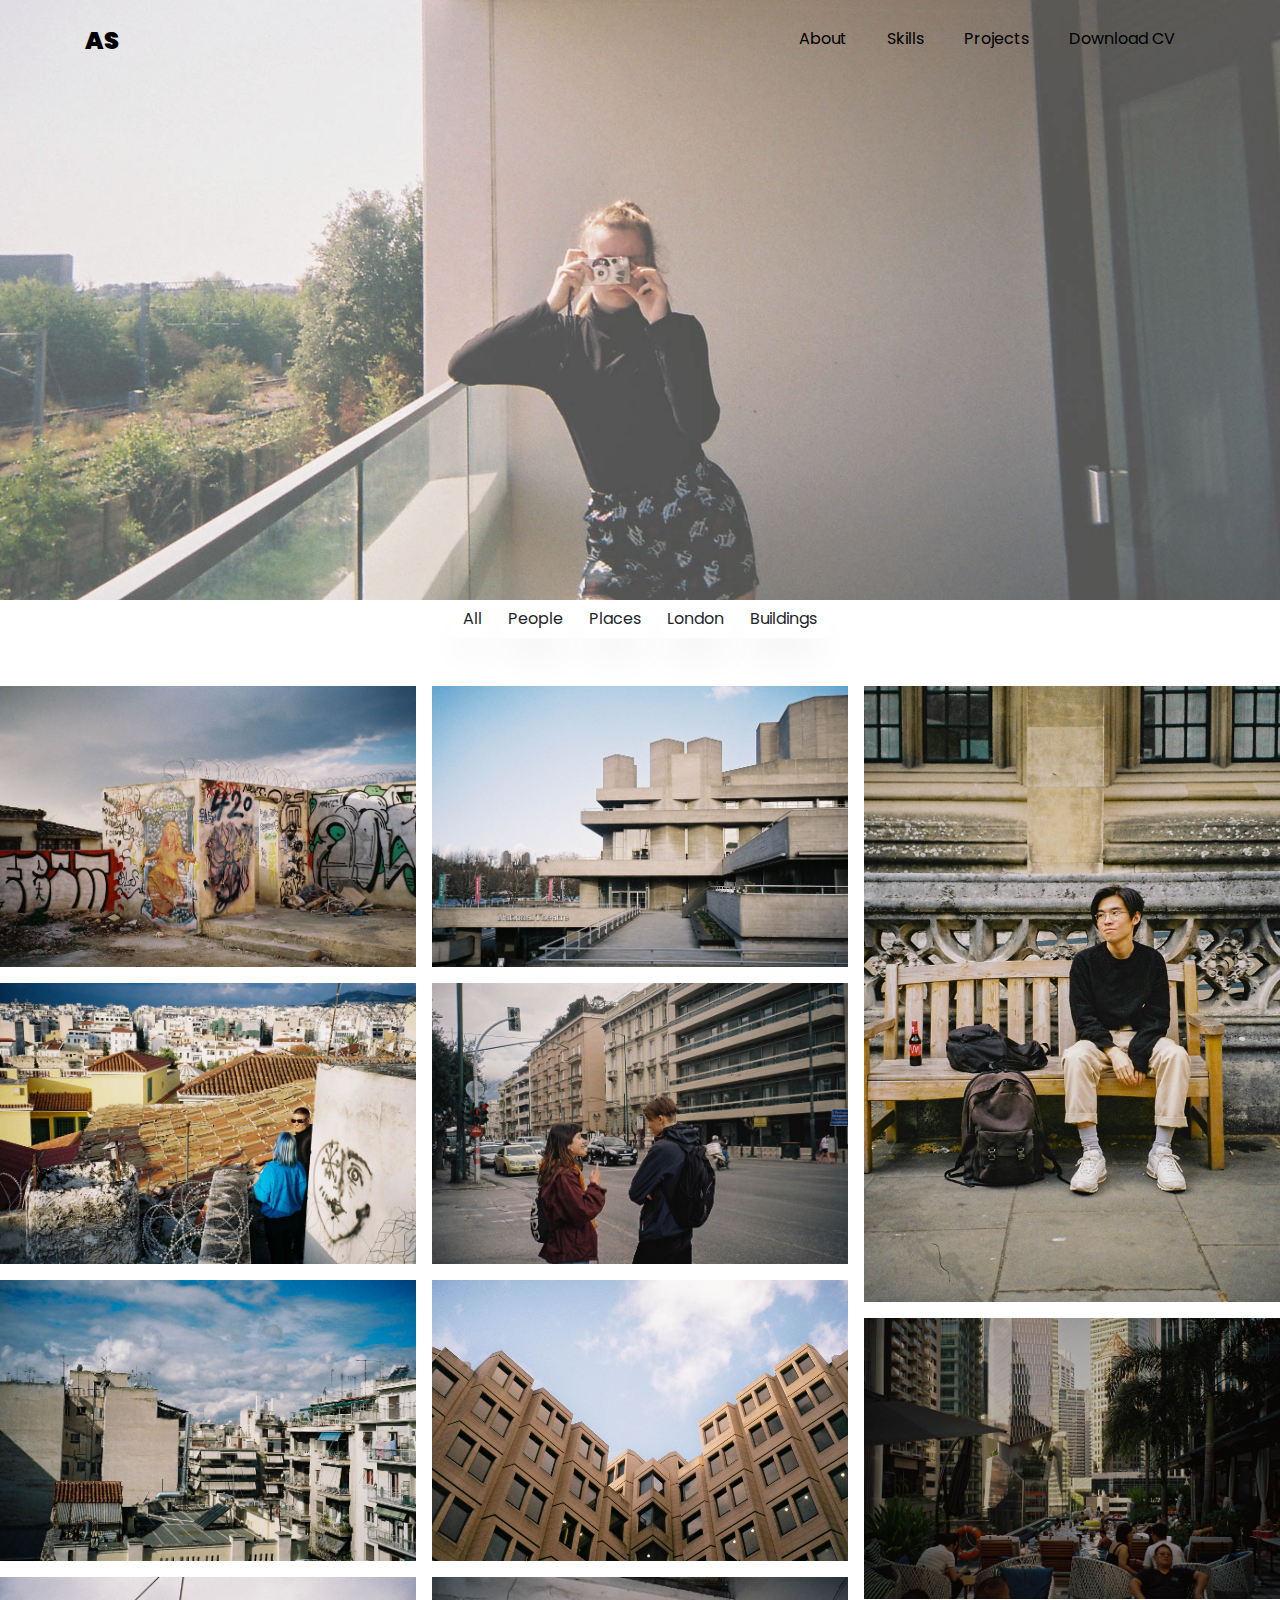
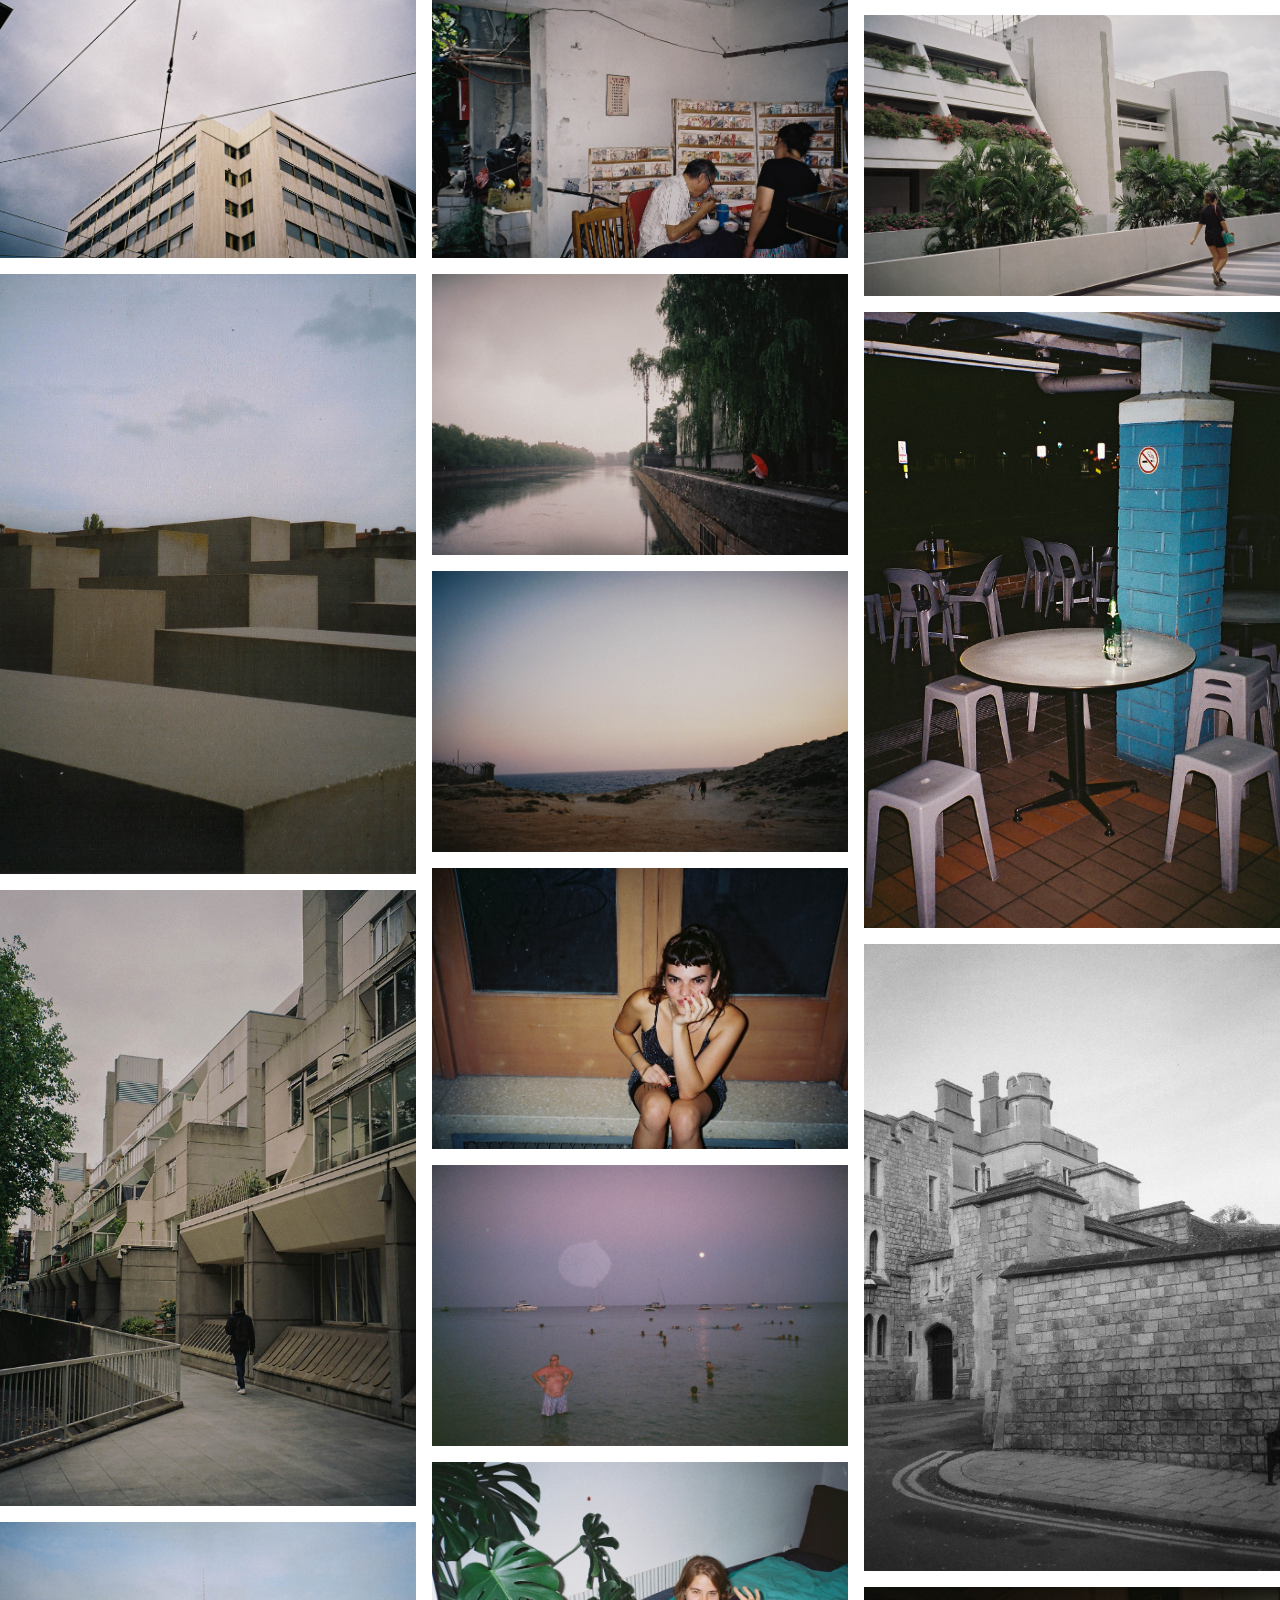
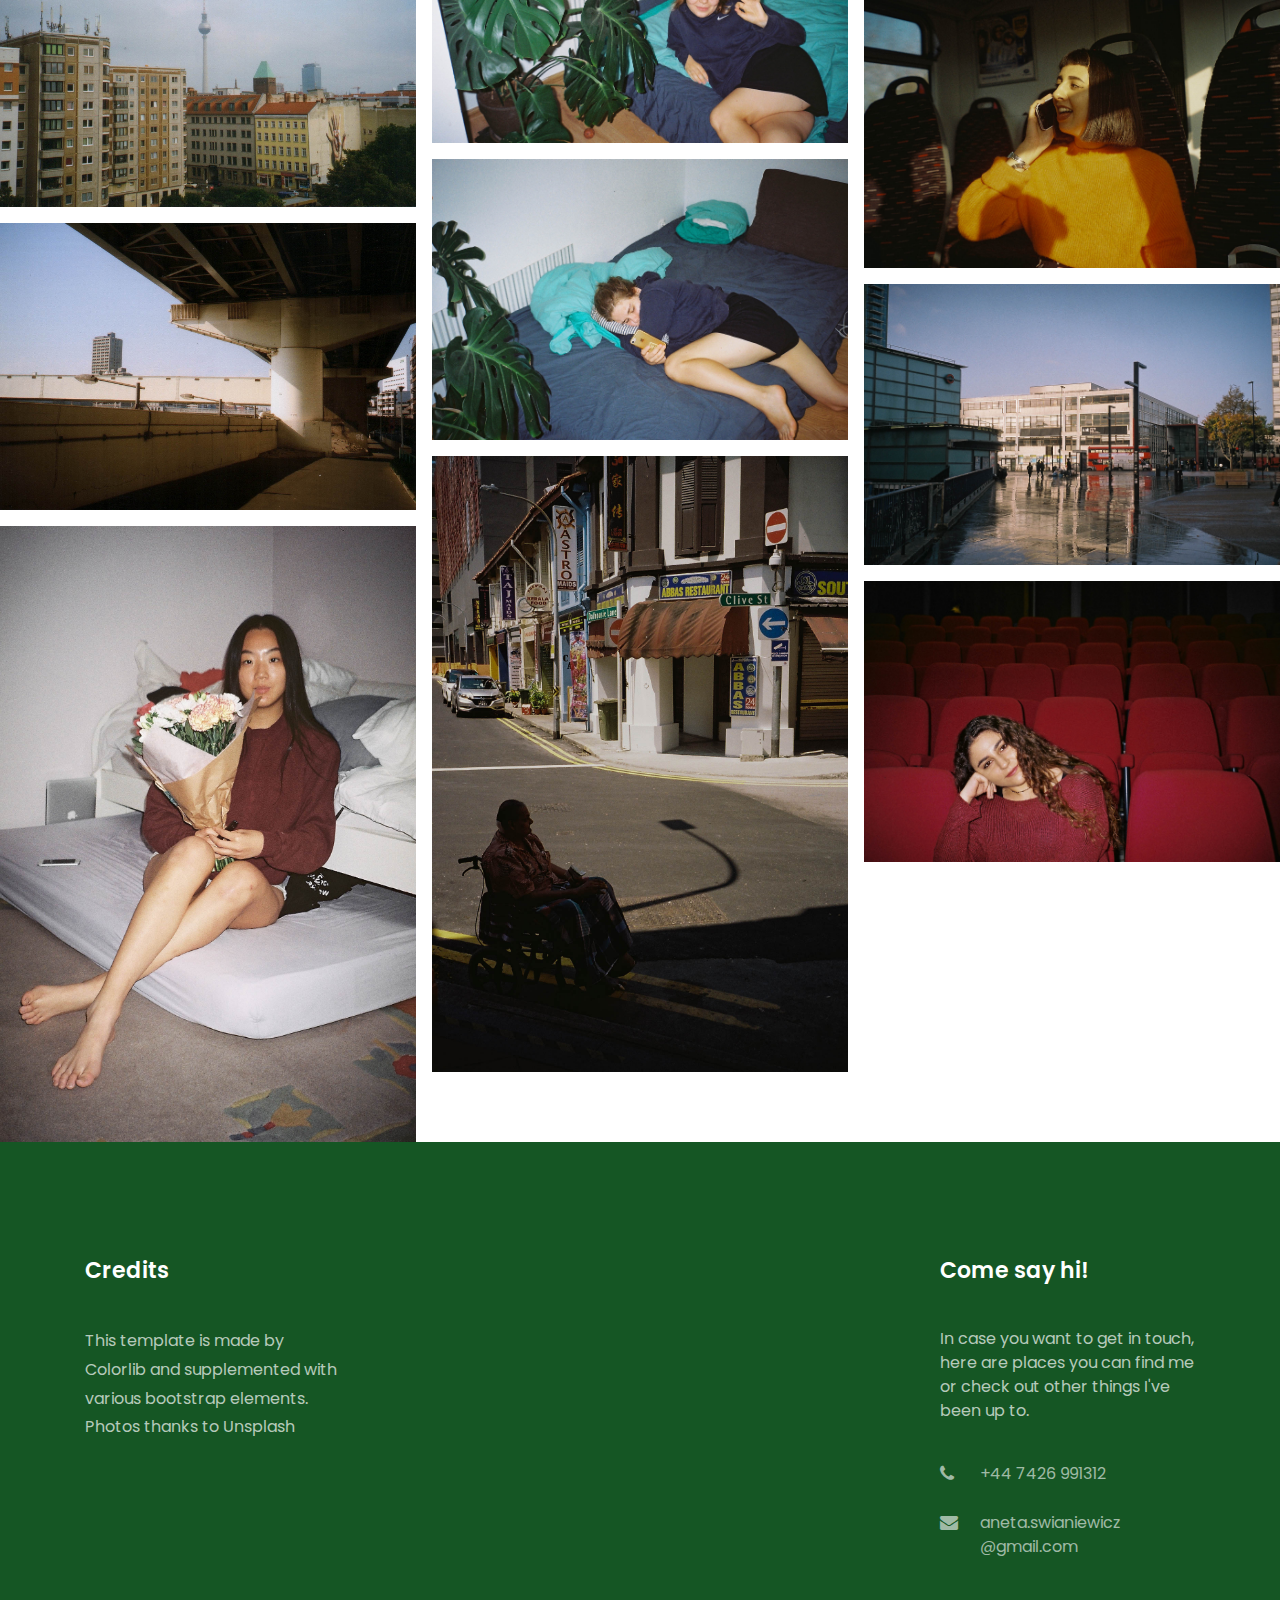
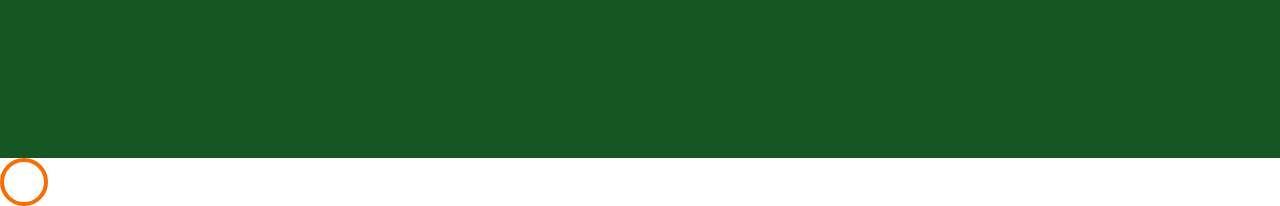
==== commit cadacadb: "photos update" ====
--- a/photos.html
+++ b/photos.html
@@ -2,7 +2,7 @@
 <html lang="en">
 
 <head>
-    <title>Niko - Free Bootstrap 4 Template by Colorlib</title>
+    <title>Aneta Swianiewicz</title>
     <meta charset="utf-8">
     <meta name="viewport" content="width=device-width, initial-scale=1, shrink-to-fit=no">
 
@@ -52,6 +52,9 @@
             <div class="row no-gutters slider-text align-items-end justify-content-center">
                 <div class="col-md-9 ftco-animate pb-5 text-center">
                     <h1 class="mb-3 bread">Photography portfolio</h1>
+                    <h5>
+                        Due to my fascination with visual arts as well as urban living and travel, I love to document my surroundings through contextless snapshots. All of the pictures have been taken by me on my little analog Canon Prima.
+                    </h5>
                 </div>
             </div>
         </div>
@@ -64,8 +67,10 @@
         <div class="col-md-12 d-flex justify-content-center mb-5">
 
             <button type="button" class="btn btn-outline-black waves-effect filter" data-rel="all">All</button>
-            <button type="button" class="btn btn-outline-black waves-effect filter" data-rel="1">Mountains</button>
-            <button type="button" class="btn btn-outline-black waves-effect filter" data-rel="2">Sea</button>
+            <button type="button" class="btn btn-outline-black waves-effect filter" data-rel="1">People</button>
+            <button type="button" class="btn btn-outline-black waves-effect filter" data-rel="2">Places</button>
+            <button type="button" class="btn btn-outline-black waves-effect filter" data-rel="3">London</button>
+            <button type="button" class="btn btn-outline-black waves-effect filter" data-rel="4">Buildings</button>
 
         </div>
         <!-- Grid column -->
@@ -73,86 +78,226 @@
     </div>
     <!-- Grid row -->
 
-    <!-- Grid row -->
+    <!-- Grid row  -->
     <div class="gallery" id="gallery">
 
         <!-- Grid column -->
-        <div class="mb-3 pics animation all 2">
-            <img class="img-fluid" src="https://mdbootstrap.com/img/Photos/Horizontal/Nature/4-col/img%20(73).jpg" alt="Card image cap">
+        <div class="mb-3 pics animation all 2 4">
+            <img class="img-fluid" src="./website pics/p-29.jpg" alt="Card image cap">
+        </div>
+        <!-- Grid column -->
+
+        <!-- Grid column -->
+        <div class="mb-3 pics animation all 2 4">
+            <img class="img-fluid" src="./website pics/p-30.jpg" alt="Card image cap">
+        </div>
+        <!-- Grid column -->
+
+        <!-- Grid column -->
+        <div class="mb-3 pics animation all 2 4">
+            <img class="img-fluid" src="./website pics/p-31.jpg" alt="Card image cap">
+        </div>
+        <!-- Grid column -->
+
+        <!-- Grid column -->
+        <div class="mb-3 pics animation all 2 4">
+            <img class="img-fluid" src="./website pics/p-25.jpg" alt="Card image cap">
+        </div>
+        <!-- Grid column -->
+
+        <!-- Grid column -->
+        <div class="mb-3 pics animation all 2">
+            <img class="img-fluid" src="./website pics/p.jpg" alt="Card image cap">
+        </div>
+        <!-- Grid column -->
+
+        <!-- Grid column -->
+        <div class="mb-3 pics animation all 2 3 4">
+            <img class="img-fluid" src="./website pics/p-62.jpg" alt="Card image cap">
+        </div>
+        <!-- Grid column -->
+
+        <!-- Grid column -->
+        <div class="mb-3 pics animation all 2 4">
+            <img class="img-fluid" src="./website pics/p-4.jpg" alt="Card image cap">
+        </div>
+        <!-- Grid column -->
+
+        <!-- Grid column -->
+        <div class="mb-3 pics animation all 2">
+            <img class="img-fluid" src="./website pics/p-7.jpg" alt="Card image cap">
         </div>
         <!-- Grid column -->
 
         <!-- Grid column -->
         <div class="mb-3 pics animation all 1">
-            <img class="img-fluid" src="https://mdbootstrap.com/img/Photos/Vertical/mountain1.jpg" alt="Card image cap">
+            <img class="img-fluid" src="./website pics/p-85.jpg" alt="Card image cap">
+        </div>
+        <!-- Grid column -->
+
+        <!-- Grid column -->
+        <div class="mb-3 pics animation all 2 3 4">
+            <img class="img-fluid" src="./website pics/p-21.jpg" alt="Card image cap">
+        </div>
+        <!-- Grid column -->
+
+        <!-- Grid column -->
+        <div class="mb-3 pics animation all 1 2 4">
+            <img class="img-fluid" src="./website pics/p-32.jpg" alt="Card image cap">
+        </div>
+        <!-- Grid column -->
+
+        <!-- Grid column -->
+        <div class="mb-3 pics animation all 2 3 4">
+            <img class="img-fluid" src="./website pics/p-10.jpg" alt="Card image cap">
+        </div>
+        <!-- Grid column -->
+
+        <!-- Grid column -->
+        <div class="mb-3 pics animation all 1 2">
+            <img class="img-fluid" src="./website pics/p-50.jpg" alt="Card image cap">
+        </div>
+        <!-- Grid column -->
+
+        <!-- Grid column -->
+        <div class="mb-3 pics animation all 2">
+            <img class="img-fluid" src="./website pics/p-56.jpg" alt="Card image cap">
+        </div>
+        <!-- Grid column -->
+
+        <!-- Grid column -->
+        <div class="mb-3 pics animation all 2">
+            <img class="img-fluid" src="./website pics/p-66.jpg" alt="Card image cap">
         </div>
         <!-- Grid column -->
 
         <!-- Grid column -->
         <div class="mb-3 pics animation all 1">
-            <img class="img-fluid" src="https://mdbootstrap.com/img/Photos/Vertical/mountain2.jpg" alt="Card image cap">
-        </div>
-        <!-- Grid column -->
-
-        <!-- Grid column -->
-        <div class="mb-3 pics animation all 2">
-            <img class="img-fluid" src="https://mdbootstrap.com/img/Photos/Horizontal/Nature/4-col/img%20(35).jpg" alt="Card image cap">
-        </div>
-        <!-- Grid column -->
-
-        <!-- Grid column -->
-        <div class="mb-3 pics animation all 2">
-            <img class="img-fluid" src="https://mdbootstrap.com/img/Photos/Horizontal/Nature/4-col/img%20(18).jpg" alt="Card image cap">
+            <img class="img-fluid" src="./website pics/p-64.jpg" alt="Card image cap">
+        </div>
+        <!-- Grid column -->
+
+        <!-- Grid column -->
+        <div class="mb-3 pics animation all 2">
+            <img class="img-fluid" src="./website pics/p-68.jpg" alt="Card image cap">
         </div>
         <!-- Grid column -->
 
         <!-- Grid column -->
         <div class="mb-3 pics animation all 1">
-            <img class="img-fluid" src="https://mdbootstrap.com/img/Photos/Vertical/mountain3.jpg" alt="Card image cap">
-        </div>
-        <!-- Grid column -->
+            <img class="img-fluid" src="./website pics/p-70.jpg" alt="Card image cap">
+        </div>
+        <!-- Grid column -->
+
+        <!-- Grid column -->
+        <div class="mb-3 pics animation all 1 ">
+            <img class="img-fluid" src="./website pics/p-71.jpg" alt="Card image cap">
+        </div>
+        <!-- Grid column -->
+
+        <!-- Grid column -->
+        <div class="mb-3 pics animation all 2 ">
+            <img class="img-fluid" src="./website pics/p-98.jpg" alt="Card image cap">
+        </div>
+        <!-- Grid column -->
+
+        <!-- Grid column -->
+        <div class="mb-3 pics animation all 1 3">
+            <img class="img-fluid" src="./website pics/p-101.jpg" alt="Card image cap">
+        </div>
+        <!-- Grid column -->
+
+        <!-- Grid column -->
+        <div class="mb-3 pics animation all 2 4">
+            <img class="img-fluid" src="./website pics/p-90.jpg" alt="Card image cap">
+        </div>
+        <!-- Grid column -->
+
+        <!-- Grid column -->
+        <div class="mb-3 pics animation all 2 4">
+            <img class="img-fluid" src="./website pics/p-92.jpg" alt="Card image cap">
+        </div>
+        <!-- Grid column -->
+
+        <!-- Grid column -->
+        <div class="mb-3 pics animation all 2">
+            <img class="img-fluid" src="./website pics/p-96.jpg" alt="Card image cap">
+        </div>
+        <!-- Grid column -->
+
+        <!-- Grid column -->
+        <div class="mb-3 pics animation all 2 4">
+            <img class="img-fluid" src="./website pics/p-83.jpg" alt="Card image cap">
+        </div>
+        <!-- Grid column -->
+
+        <!-- Grid column -->
+        <div class="mb-3 pics animation all 1">
+            <img class="img-fluid" src="./website pics/p-75.jpg" alt="Card image cap">
+        </div>
+        <!-- Grid column -->
+
+        <!-- Grid column -->
+        <div class="mb-3 pics animation all 2 3 4">
+            <img class="img-fluid" src="./website pics/p-14.jpg" alt="Card image cap">
+        </div>
+        <!-- Grid column -->
+
+        <!-- Grid column -->
+        <div class="mb-3 pics animation all 1>
+            <img class=" img-fluid " src="./website pics/p-5.jpg " alt="Card image cap ">
+        </div>
+        <!-- Grid column -->
+
+        <!-- Grid column -->
+        <div class="mb-3 pics animation all 1 3 ">
+            <img class="img-fluid " src="./website pics/p-24.jpg " alt="Card image cap ">
+        </div>
+        <!-- Grid column -->
+
+
 
     </div>
     <!-- Grid row -->
 
 
-    <footer class="ftco-footer ftco-section">
-        <div class="container">
-            <div class="row mb-5">
-                <div class="col-md">
-                    <div class="ftco-footer-widget mb-4">
-                        <h2 class="ftco-heading-2">Credits</h2>
-                        <p> This template is made by <a href="https://colorlib.com" target="_blank">Colorlib</a> and supplemented with various bootstrap elements. Photos thanks to
-                            <a href="https://unsplash.com">Unsplash</a>
+    <footer class="ftco-footer ftco-section ">
+        <div class="container ">
+            <div class="row mb-5 ">
+                <div class="col-md ">
+                    <div class="ftco-footer-widget mb-4 ">
+                        <h2 class="ftco-heading-2 ">Credits</h2>
+                        <p> This template is made by <a href="https://colorlib.com " target="_blank ">Colorlib</a> and supplemented with various bootstrap elements. Photos thanks to
+                            <a href="https://unsplash.com ">Unsplash</a>
                         </p>
                     </div>
                 </div>
-                <div class="col-md">
-                    <div class="ftco-footer-widget mb-4 ml-md-4">
+                <div class="col-md ">
+                    <div class="ftco-footer-widget mb-4 ml-md-4 ">
 
                     </div>
                 </div>
-                <div class="col-md">
-                    <div class="ftco-footer-widget mb-4">
+                <div class="col-md ">
+                    <div class="ftco-footer-widget mb-4 ">
 
                     </div>
                 </div>
-                <div class="col-md">
-                    <div class="ftco-footer-widget mb-4">
-                        <h2 class="ftco-heading-2">Come say hi!</h2>
-                        <div class="block-23 mb-3">
+                <div class="col-md ">
+                    <div class="ftco-footer-widget mb-4 ">
+                        <h2 class="ftco-heading-2 ">Come say hi!</h2>
+                        <div class="block-23 mb-3 ">
                             <ul>
-                                <li><span class="text">In case you want to get in touch, here are places you can find me or check out other things I've been up to.</span></li>
+                                <li><span class="text ">In case you want to get in touch, here are places you can find me or check out other things I've been up to.</span></li>
                                 <br>
-                                <li><a href="https://api.whatsapp.com/send?phone=+447426991312"><span class="icon icon-phone"></span><span class="text">+44 7426 991312</span></a></li>
-                                <li><a href="mailto:aneta.swianiewicz@gmail.com"><span class="icon icon-envelope"></span><span class="text">aneta.swianiewicz<br>@gmail.com</span></a></li>
+                                <li><a href="https://api.whatsapp.com/send?phone=+447426991312 "><span class="icon icon-phone "></span><span class="text ">+44 7426 991312</span></a></li>
+                                <li><a href="mailto:aneta.swianiewicz@gmail.com "><span class="icon icon-envelope "></span><span class="text ">aneta.swianiewicz<br>@gmail.com</span></a></li>
                             </ul>
                         </div>
                     </div>
                 </div>
             </div>
-            <div class="row">
-                <div class="col-md-12 text-center">
+            <div class="row ">
+                <div class="col-md-12 text-center ">
 
 
                 </div>
@@ -164,23 +309,24 @@
 
 
     <!-- loader -->
-    <div id="ftco-loader" class="show fullscreen"><svg class="circular" width="48px" height="48px"><circle class="path-bg" cx="24" cy="24" r="22" fill="none" stroke-width="4" stroke="#eeeeee"/><circle class="path" cx="24" cy="24" r="22" fill="none" stroke-width="4" stroke-miterlimit="10" stroke="#F96D00"/></svg></div>
-
-
-    <script src="js/jquery.min.js"></script>
-    <script src="js/jquery-migrate-3.0.1.min.js"></script>
-    <script src="js/popper.min.js"></script>
-    <script src="js/bootstrap.min.js"></script>
-    <script src="js/jquery.easing.1.3.js"></script>
-    <script src="js/jquery.waypoints.min.js"></script>
-    <script src="js/jquery.stellar.min.js"></script>
-    <script src="js/owl.carousel.min.js"></script>
-    <script src="js/jquery.magnific-popup.min.js"></script>
-    <script src="js/aos.js"></script>
-    <script src="js/jquery.animateNumber.min.js"></script>
-    <script src="js/scrollax.min.js"></script>
-
-    <script src="js/main.js"></script>
+    <div id="ftco-loader " class="show fullscreen "><svg class="circular " width="48px " height="48px "><circle class="path-bg " cx="24 " cy="24 " r="22 " fill="none " stroke-width="4 " stroke="#eeeeee "/><circle class="path " cx="24 " cy="24 " r="22
+            " fill="none " stroke-width="4 " stroke-miterlimit="10 " stroke="#F96D00 "/></svg></div>
+
+
+    <script src="js/jquery.min.js "></script>
+    <script src="js/jquery-migrate-3.0.1.min.js "></script>
+    <script src="js/popper.min.js "></script>
+    <script src="js/bootstrap.min.js "></script>
+    <script src="js/jquery.easing.1.3.js "></script>
+    <script src="js/jquery.waypoints.min.js "></script>
+    <script src="js/jquery.stellar.min.js "></script>
+    <script src="js/owl.carousel.min.js "></script>
+    <script src="js/jquery.magnific-popup.min.js "></script>
+    <script src="js/aos.js "></script>
+    <script src="js/jquery.animateNumber.min.js "></script>
+    <script src="js/scrollax.min.js "></script>
+
+    <script src="js/main.js "></script>
 
 </body>
 
